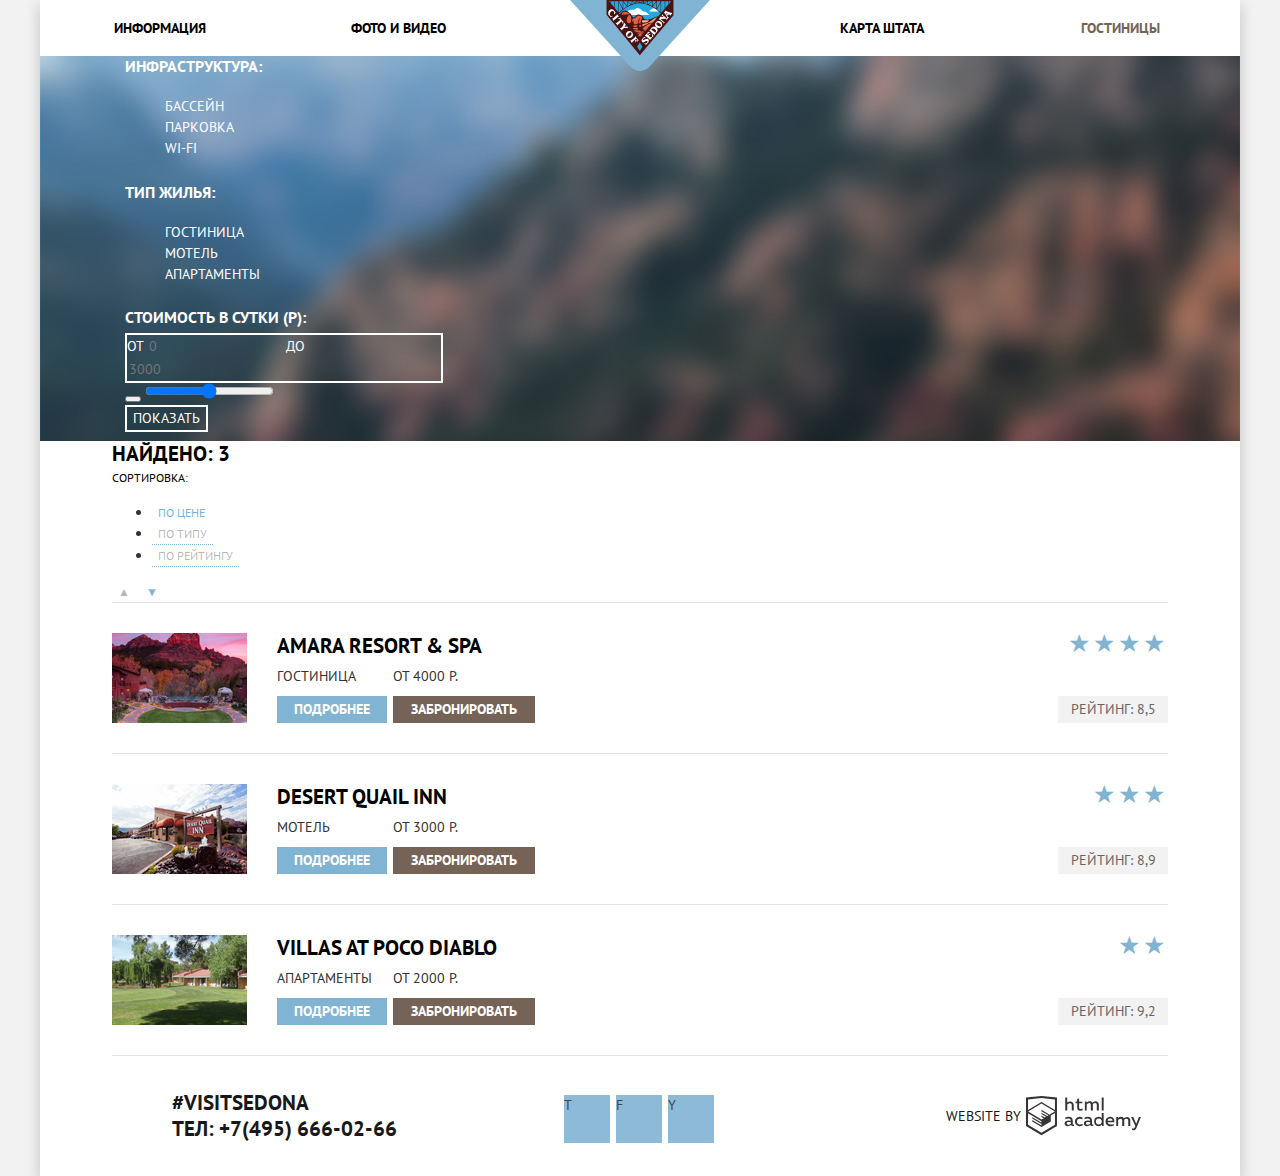
==== catalog.html @ 0f3a44f0 "завершаем строить сетку catalog" ====
<!DOCTYPE html>
<html lang="ru">
  <head>
    <meta charset="utf-8">
    <title>HTML Academy: Седона-Поиск отелей</title>
    <link href="https://fonts.googleapis.com/css?family=PT+Sans:400,700&display=swap&subset=cyrillic" rel="stylesheet">
    <link href="css/normalize.css" rel="stylesheet">
    <link href="css/style.css" rel="stylesheet">
  </head>

  <body class="inner-page">
    <div class="container">
      <header class="main-header">
        <a class="main-header-logo" href="index.html">
          <img src="img/logo.svg" width="140" height="71" alt="Логотип Седона">
        </a>
        <nav class="main-navigation">      
          <ul class="main-nav-list">
            <li><a href="#">Информация</a></li>
            <li><a href="#">Фото и видео</a></li>
            <li><a href="#">Карта штата</a></li>
            <li class="menu-current">Гостиницы</li>
          </ul>
        </nav>
      </header>

      <main>
        <section class="filter">
          <div class="content">
            <h2 class="visually-hidden">Форма фильтра</h2>
            <form class="filter-form" action="https://echo.htmlacademy.ru" method="get">
              <fieldset> 
                <legend>Инфраструктура:</legend>
                <ul>
                  <li class="filter-item">
                    <input class="visually-hidden filter-input-checkbox" type="checkbox" name="pool" id="filter-pool" checked>
                    <label for="filter-pool">Бассейн</label>
                  </li>
                  <li class="filter-item">
                    <input class="visually-hidden filter-input-checkbox" type="checkbox" name="parking" id="filter-parking">
                    <label for="filter-parking">Парковка</label>
                  </li>
                  <li class="filter-item">
                    <input class="visually-hidden filter-input-checkbox" type="checkbox" name="wi-fi" id="filter-wi-fi">
                    <label for="filter-wi-fi">Wi-Fi</label>
                  </li>
                </ul>
              </fieldset>
              <fieldset>
                <legend>Тип жилья:</legend>
                <ul>
                  <li class="filter-item">
                    <input class="visually-hidden filter-input-checkbox" type="checkbox" name="hotel" id="filter-hotel" checked>
                    <label for="filter-hotel">Гостиница</label>
                  </li>
                  <li class="filter-item">
                    <input class="visually-hidden filter-input-checkbox" type="checkbox" name="motel" id="filter-motel" checked>
                    <label for="filter-motel">Мотель</label>
                  </li>
                  <li class="filter-item">
                    <input class="visually-hidden filter-input-checkbox" type="checkbox" name="apartments" id="filter-apartments" checked>
                    <label for="filter-apartments">Апартаменты</label>
                  </li>
                </ul>
              </fieldset>
              <fieldset>
                <legend>Стоимость в сутки (Р):</legend>
                <div class="filter-price">
                  <label class="min-place">от
                    <input type="text" name="price-from" id="filter-price-from" aria-label="стоимость от" placeholder="0">
                  </label>
                  <label class="max-place">до
                    <input type="text" name="price-to" id="filter-price-to" aria-label="стоимость до" placeholder="3000">
                  </label>
                </div>
                <div class="filter-range">
                  <button class="circle-icon-range" type="button" aria-label="изменение стоимости от"></button>
                  <input type="range" name="range-price" min="0" max="4000" step="100">
                </div>
                <button class="btn bnt-filter" type="submit">Показать</button>                
              </fieldset>
                        
            </form>
          </div>
        </section>

        <section class="sorting content">
          <h2 class="visually-hidden">Сортировка по категориям</h2>
          <div class="sorting-total">Найдено: 3</div>
          <div class="sorting-type">
              <span class="sorting-title">Сортировка:</span>
              <ul class="sorting-type-list">
                <li><button class="sorting-active" type="button">По цене</button></li>
                <li><button class="btn-sorting" type="button">По типу</button></li>
                <li><button class="btn-sorting" type="button">По рейтингу</button></li>    
              </ul>        
          </div>
          <div class="sorting-icon">
            <button class="btn-icon" type="button" aria-label="Сортировка по возрастанию">▲</button>
            <button class="sorting-active" type="button" aria-label="Сортировка по убыванию">▼</button>
          </div>
        </section>   

        <section class="catalog content">
          <h2 class="visually-hidden">Каталог жилья:</h2>
          <ul class="catalog-list">
            <li class="catalog-item">
              <img class="catalog-item-photo" src="img/hotel-amara.jpg" width="135" height="90" alt="Фото гостиницы">
              <div class="catalog-item-details">
                <h3><a class="catalog-title" href="#">Amara Resort & Spa</a></h3>
                <p class="catalog-item-price">
                  <span class="catalog-category">Гостиница</span>
                  <span class="catalog-hotel-price">От 4000 Р.</span>
                </p>
                <p class="catalog-item-btn">
                  <a class="btn btn-details" href="#">Подробнее</a>
                  <a class="btn btn-reserve" href="#">Забронировать</a>
                </p>
              </div>
              <div class="catalog-rating">
                <span class="stars-rating">★★★★</span>
                <p class="rating">Рейтинг: 8,5</p>
              </div>
            </li>

            <li class="catalog-item">
              <img class="catalog-item-photo" src="img/hotel-desert.jpg" width="135" height="90" alt="Фото гостиницы">
              <div class="catalog-item-details">
                <h3><a class="catalog-title" href="#">Desert Quail Inn</a></h3>
                <p class="catalog-item-price">
                  <span class="catalog-category">Мотель</span>
                  <span class="catalog-hotel-price">От 3000 Р.</span>
                </p>
                <p class="catalog-item-btn">
                  <a class="btn btn-details" href="#">Подробнее</a>
                  <a class="btn btn-reserve" href="#">Забронировать</a>
                </p>
              </div>              
              <div class="catalog-rating">
                <span class="stars-rating">★★★</span>
                <p class="rating">Рейтинг: 8,9</p>
              </div>
            </li>

            <li class="catalog-item">
              <img class="catalog-item-photo" src="img/hotel-villas.jpg" width="135" height="90" alt="Фото гостиницы">
              <div class="catalog-item-details">
                <h3><a class="catalog-title" href="#">Villas at Poco Diablo</a></h3>
                <p class="catalog-item-price">
                  <span class="catalog-category">Апартаменты</span>
                  <span class="catalog-hotel-price">От 2000 Р.</span>
                </p>
                <p class="catalog-item-btn">
                  <a class="btn btn-details" href="#">Подробнее</a>
                  <a class="btn btn-reserve" href="#">Забронировать</a>
                </p>
              </div>
              <div class="catalog-rating">
                <span class="stars-rating">★★</span>
                <p class="rating">Рейтинг: 9,2</p>
              </div>
            </li>
          </ul>
        </section>  
      </main>

      <footer class="main-footer footer-catalog">
        <p class="footer-contacts">
          #VISITSEDONA<br>
          Тел:<a href="tel:+74956660266" aria-label="телефон">+7(495) 666-02-66</a>
        </p>  
        <div class="social">
          <ul class="social-list">
            <li><a class="social-button" href="#" aria-label="Twitter"></a>T</li>
            <li><a class="social-button" href="#" aria-label="Facebook"></a>F</li>
            <li><a class="social-button" href="#" aria-label="Youtube"></a>Y</li>
          </ul>
        </div>  
        <p class="footer-copyright">
          Website by
          <a class="copyright-html" href="https://htmlacademy.ru/intensive/htmlcss" aria-label="Разработчик Html Academy">
            <svg id="Layer_1" data-name="Layer 1" xmlns="http://www.w3.org/2000/svg" viewBox="0 0 108.08 36.85" width="115"><title>logo-htmlacademy-small1</title><path d="M44.61,26.88a2,2,0,0,0,.55-0.1v1.33a3.25,3.25,0,0,1-1.18.21,1.67,1.67,0,0,1-1.67-1,4.84,4.84,0,0,1-3.14,1.08c-1.51,0-2.91-.83-2.91-2.55,0-2.13,2-2.79,3.71-2.79a11.08,11.08,0,0,1,2.17.25v-0.3c0-1-.76-1.77-2.19-1.77a7.42,7.42,0,0,0-3,.64v-1.7a10.21,10.21,0,0,1,3.19-.55c2.36,0,3.81,1.12,3.81,3.65v3a0.54,0.54,0,0,0,.49.59h0.17Zm-6.44-1.13A1.35,1.35,0,0,0,39.63,27h0.11a3.39,3.39,0,0,0,2.41-1V24.58a9.72,9.72,0,0,0-1.81-.21c-1,0-2.16.33-2.16,1.38h0Zm12.36-6.11a5,5,0,0,1,2.57.64V22a4.08,4.08,0,0,0-2.3-.7,2.75,2.75,0,1,0,0,5.49,5,5,0,0,0,2.43-.64v1.71a6.27,6.27,0,0,1-2.76.57A4.21,4.21,0,0,1,46,24.51q0-.21,0-0.41a4.32,4.32,0,0,1,4.18-4.46h0.38Zm12.17,7.24a2,2,0,0,0,.55-0.1v1.33a3.25,3.25,0,0,1-1.18.21,1.67,1.67,0,0,1-1.67-1,4.84,4.84,0,0,1-3.14,1.08c-1.51,0-2.91-.83-2.91-2.55,0-2.13,2-2.79,3.71-2.79a11.08,11.08,0,0,1,2.17.25v-0.3c0-1-.76-1.77-2.19-1.77a7.42,7.42,0,0,0-3,.64v-1.7a10.21,10.21,0,0,1,3.19-.55c2.36,0,3.81,1.12,3.81,3.65v3a0.54,0.54,0,0,0,.49.59h0.17Zm-6.44-1.13A1.35,1.35,0,0,0,57.73,27h0.11a3.39,3.39,0,0,0,2.41-1V24.58a9.72,9.72,0,0,0-1.81-.21c-1.06,0-2.16.33-2.16,1.38h0ZM73,16V28.2H71.35V26.88a3.88,3.88,0,0,1-3.19,1.54,4.4,4.4,0,0,1,0-8.78,3.81,3.81,0,0,1,3,1.3V16H73Zm-4.53,5.22a2.76,2.76,0,1,0,0,5.52A2.86,2.86,0,0,0,71.15,25V23A2.91,2.91,0,0,0,68.49,21.27ZM79,19.64c3.31,0,4.46,2.68,3.92,5.09H76.7c0.21,1.5,1.67,2.11,3.19,2.11a6.11,6.11,0,0,0,2.64-.59v1.6a7.14,7.14,0,0,1-3,.57C77,28.42,74.78,27,74.78,24a4.18,4.18,0,0,1,4-4.39H79Zm0.09,1.54a2.28,2.28,0,0,0-2.44,2.1v0.06H81.3A2,2,0,0,0,79.13,21.18Zm5.73,7V19.87h1.65v1a3.81,3.81,0,0,1,2.78-1.27A2.86,2.86,0,0,1,91.89,21a4.12,4.12,0,0,1,2.91-1.33A3.06,3.06,0,0,1,98,23V28.2h-1.9V23.05a1.59,1.59,0,0,0-1.42-1.75H94.42a2.8,2.8,0,0,0-2.07,1.12V28.2h-1.9V23.05A1.59,1.59,0,0,0,89,21.31H88.8a3,3,0,0,0-2.21,1.29v5.63H84.86Zm21.31-8.33h1.9l-3.91,9.46c-0.9,2.17-2.09,2.86-3.35,2.86a4.76,4.76,0,0,1-1.1-.14V30.46a2.86,2.86,0,0,0,.85.12c0.9,0,1.58-.64,2.07-1.9l0.17-.42-4-8.4h2l2.86,6.29ZM38.73,1.46V6.22a3.81,3.81,0,0,1,2.7-1.14,3.25,3.25,0,0,1,3.44,3.4v5.15H43V8.72a1.81,1.81,0,0,0-1.61-2h-0.3a2.93,2.93,0,0,0-2.32,1.39v5.52h-1.9V1.46h1.9ZM49.94,2.31v3h3V6.91h-3v3.81c0,1.1.5,1.46,1.58,1.46a4.49,4.49,0,0,0,1.69-.33v1.6A6.8,6.8,0,0,1,51,13.8a2.55,2.55,0,0,1-2.86-2.74V6.89H46.58V5.26h1.5V2.74Zm5.4,11.31V5.28H57v1A3.81,3.81,0,0,1,59.77,5a2.86,2.86,0,0,1,2.6,1.33A4.12,4.12,0,0,1,65.28,5,3.06,3.06,0,0,1,68.44,8.4v5.21h-1.9V8.46a1.59,1.59,0,0,0-1.42-1.75H64.89a2.8,2.8,0,0,0-2.07,1.12v5.78h-1.9V8.46A1.59,1.59,0,0,0,59.5,6.71H59.27A3,3,0,0,0,57.06,8v5.63H55.34ZM71.17,1.45H73V13.6H71.17V1.45ZM14.71,0H14.55L0,1.54V28.21l14.55,8.66,14.55-8.66V1.54Zm12.5,27.1L14.55,34.64,1.9,27.12V16.18l12.59,7.5V25L5.86,19.9v1.31l8.68,5.21v1.39L5.87,22.65V24l8.68,5.21,8.75-5.24V18.31L27.2,16V27.12Zm0-12.53-3.48,2-1.6,1L14.51,13v1.31L21,18.23H21l-0.14.09-1,.54-5.37-3.2V17l4.24,2.52-1,.67-3.2-1.9v1.31l2.1,1.24L14.5,22.1,2,14.65,14.51,7.11Zm0-1.32L14.49,5.76,1.91,13.25v-10L14.56,1.92,27.21,3.25v10h0Z" transform="translate(0 -0.02)" fill="#231f20"/></svg>
          </a>
        </p>
      </footer>
    </div>    
  </body>
</html>
---- css/style.css ----
body {
	margin: 0;
	padding: 0;

	font-family: 'PT Sans', 'Arial', sans-serif;
	font-size: 14px;
	line-height: 21px;
	color:  #333333;
	text-transform: uppercase;

	background-color: #f2f2f2;
}

.container {
	position: relative;
	margin: 0 auto;
	width: 1200px;

	box-shadow: 0px 5px 15px 0 rgba(0, 1, 1, 0.2);
	background-color: #ffffff;
}

img {
	max-width: 100%;
}

a {
	text-decoration: none;
}

button {
  cursor: pointer;
}

.btn {
	font: inherit;

	font-weight: bold;
	text-align: center;
	color: #ffffff;
	text-transform: uppercase;

	background-color: #766357;
	border: none;
}

.btn:hover,
.btn:focus {
	background-color: #604e43;
}

.btn:active {
	color: rgba(255, 255, 255, 0.3);
	background-color: #503e33;
}

.visually-hidden {
	position: absolute;
	width: 1px;
	height: 1px;
	margin: -1px;
	border: 0;
	padding: 0;
	clip: rect(0 0 0 0);
	overflow: hidden;
}

.main-header {
	position: relative;
	margin:0;
	padding: 0;
	min-height: 56px;
}

.main-header-logo {
	position: absolute;
	left: 50%;
	margin-left: -70px; 
}


.main-navigation {
	font-weight: bold;
	line-height: 26px;
}

.main-nav-list {
	display: flex;
	flex-wrap: wrap;
	margin: 0;
	padding: 0;

	list-style: none;
}

.main-nav-list li {
	display: flex;
	justify-content: center;
	align-items: center;
	width: 239px;
	min-height: 56px;
}

.main-nav-list li:nth-child(3) {
	margin-left: 244px; 
}

.main-navigation a {
	color: #000000;
}

.main-navigation a:hover,
.main-navigation a:focus {
	color:#81b3d2;
}

.main-navigation a:active{
	color: rgba(0, 0, 0, 0.3);
}

.main-img {
	display: flex;
	justify-content: center;
	padding-top: 76px;
	padding-bottom: 79px;

	background-color: #ddebf4;
	background-image: url("../img/bg-maska.png"), url("../img/bg-index.jpg");
	background-position: center calc(100% + 1px), 0 28%;
	background-repeat: no-repeat, no-repeat;	
}

.main-img img{	
	width: 459px;
	height: 353px;
}

.info {
	display: flex;
	flex-direction: column;
	justify-content: center;
	align-items: center;
	min-height: 216px;

	line-height: 26px;
	text-align: center;
}

.info b {
	margin-top: 22px;

	width: 440px;

	font-size: 21px;
	font-weight: 700;	
	color: #000000;
}

.info p {
	margin-top: 27px;
}

.advantage-photo {
	display: flex;	
}

.advantage-photo-text {
	/*display: flex;
	flex-direction: column;
	justify-content: space-between;

	padding: 47px 60px 59px 60px;
	width: 400px;
	min-height: 256px;
	box-sizing: border-box;*/

	color: #ffffff;
	text-align: center;

	background-color: #81b3d2;
}

/*.advantage-photo-text p,
.advantage-item p {
	margin: 0;
	padding: 0;
}*/

.advantage-img {
/*	width: 800px;
	height: 256px;*/

	background-color: #ddebf4;
}

.advantage {
	text-align: center;
}

.advantage-header {
	font-size: 21px;
	font-weight: bold;
}

.advantage-list {
	margin: 0;
	padding: 0;
	list-style: none;
}

/*.without-num {
	min-height: 330px;
}*/

.advantage-with-num{
/*	min-height: 256px;*/

	background-color: #eeeeee;
}

.hotel-search {
	display: flex;
	flex-direction: column;
	align-items: center;
	min-height: 291px;
}

.hotel-search-title {
	margin: 0;
	margin-top: 56px;
	margin-bottom: 16px;
}

.hotel-search p {
	width: 440px;	

	text-align: center;
	line-height: 24px;
}

.hotel-search-title{
	font-size: 30px;
	line-height: 36px;
	font-weight: bold;
}

.btn-index {
	margin-top: 33px;
	padding: 30px 139px 30px 139px;
	
	width: 568px;
	
	font-size: 21px;
	line-height: 26px;
}

/* Стилизация формы index */
.hotel-search {
	position: relative;
}

.hotel-search-form {
	position: absolute;
	top: 100%;
	z-index: 1;

	display: flex;
	flex-direction: column;	
	padding: 55px;
	box-sizing: border-box;
	width: 568px;
	min-height: 395px;

	background-color: #ffffff;
	box-shadow: 0px 7px 15px 0 rgba(0, 1, 1, 0.15);
}

.hotel-search-form,
.hotel-search-form input {
	line-height: 26px;
	font-weight: bold;
	color: #000000;
	text-transform: uppercase;
}

.hotel-search-form input {
	font: inherit;

	border: none;
	background-color: #f2f2f2;
}

.hotel-search-form input:hover {
	background-color: #ebebeb;
}

.hotel-search-form input:focus {
	background-color: #ffffff;
}

.btn-form {
	padding-top: 17px;
	padding-bottom: 17px;

	font-size: 21px;
	line-height: 26px;

	background-color: #81b3d2;
}

.btn-form:hover,
.btn-form:focus {
	background-color: #669ec0;
}

.btn-form:active {
	background-color: #5496bd;
}

.main-footer {
	position: absolute;
	bottom: 0;
	padding-left: 132px;
	padding-right: 94px;
	min-height: 120px;
	width: 1200px;
	box-sizing: border-box;

	display: flex;
	align-items: center;

	background-color: #ffffff;
	opacity: 0.9;
}

.footer-contacts {
	margin-right: 167px;
	
	width: 225px;

	font-size: 21px;
	line-height: 26px;
	font-weight: 700;
	color: #000000;
}

.footer-contacts a {
	margin-left: 5px;

	color: #000000;
}

.social {
	width: 156px;
}

.social-list {
	padding: 0;

	display: flex;
	flex-wrap: wrap;
	justify-content: space-between;
	list-style: none;
}

.social-list li {
	width: 46px;
	height: 48px;
	margin-right: 6px;
	margin-top: 6px;
	background-color: #81b3d2;
}

.footer-copyright {
	margin-left: auto;

	display: flex;
	align-items: center;

	width: 200px;
	line-height: 26px;
	color: #000000;
}

.footer-copyright a {
	display: flex;

	margin-left: 5px;
}

.copyright-html:hover path {
	fill: #81b3d2;
}

.copyright-html:active path,
.copyright-html:focus path {
	fill: #bdbbbc;
}


/* Catalog.html */
/*Стилизация form*/
.filter {
	color: #ffffff;

	background-color: #7597bc;
	background-image: url("../img/bg-filter.jpg");
	background-position: 0 68%;
	background-repeat: no-repeat;
}

.filter fieldset {
	border: none;
}

.filter legend {
	font-size: 16px;
	line-height: 21px;
	font-weight: bold;	
}

.filter ul {
	list-style: none;
}

.filter-price {
	width: 314px;

	border: 2px solid #ffffff;
}

.filter-price input {
	width: 42%;
}

.filter input {
	font: inherit;

	text-transform: uppercase;
	color: #ffffff;
	background-color: transparent;	
	border: none;
}

.bnt-filter {
	font-weight: normal;

	background-color: transparent;
	border: 2px solid #ffffff;
}

.bnt-filter:hover,
.bnt-filter:focus {
	color: #000000;

	background-color: #ffffff;
}

/* Стилизация сортировки*/
.content {
	width: 1056px;
	margin: 0 auto;
}

.sorting-total {
	font-size: 21px;
	line-height: 26px;
	font-weight: bold;
	color: #000000;
}

.sorting-title {
	font-size: 12px;
	line-height: 18px;
	color: #000000;
}

.sorting button {
	font: inherit;
	text-transform: uppercase;
	font-size: 12px;
	line-height: 18px;
	color: rgba(0, 0, 0, 0.3);

	background-color: transparent;
	border: none;
	border-bottom: 1px dotted #81b3d2 ;
}

.sorting .btn-sorting:hover,
.sorting .btn-sorting:focus {
	color: #81b3d2;
}

.sorting .btn-sorting:active {
	color: #000000;
	border: none;
}

.sorting .sorting-active {
	border: none;
	color: #81b3d2;
}

.sorting .btn-icon {
	border: none;
}

.sorting .btn-icon:hover,
.sorting .btn-icon:focus {
	color: #000000;
}

.sorting .btn-icon:active {
	color: #81b3d2;
}

.menu-current {
	color: #766357;
}

.catalog-list {
	margin: 0;
	padding: 0;
	list-style: none;
}

.catalog-item {
	display: flex;
	align-items: center;
	min-height: 150px;

	border-top: 1px solid #e5e5e5;
}

.catalog-item:last-child {
	border-bottom: 1px solid #e5e5e5;
}

.catalog-item h3,
.catalog-item p {
	margin: 0;
	padding: 0;
}

.catalog-item-details {
	margin-right: 15px;

	display: flex;
	flex-direction: column;
	justify-content: space-between;

	min-height: 90px;
	margin-left: 30px;
}

.catalog-item-details h3 {
	margin-bottom: 5px;

	font-size: 21px;
	line-height: 26px;
	text-align: left;
}

.catalog-item-details .catalog-title {
	color: #000000;
}

.catalog-item-details .catalog-title:hover,
.catalog-item-details .catalog-title:focus {
	color: #81b3d2;
}

.catalog-item-details .catalog-title:active {
	color: rgba(0, 0, 0, 0.3);
}

.catalog-item .catalog-item-price {
	margin-bottom: 7px;

	display: flex;
}

.catalog-category {
	min-width: 110px;
	margin-right: 6px;
}

.catalog-item-btn {
	display: flex;
	justify-content: space-between;
	width: 258px;

}

.catalog-item-btn .btn-details {
	padding: 3px 0;
	width: 110px;
	min-height: 27px;
	box-sizing: border-box;

	background-color: #81b3d2;
}

.catalog-item-btn .btn-reserve {
	padding: 3px 0;
	width: 142px;
	min-height: 27px;
	box-sizing: border-box;
}

.catalog-item-btn .btn-details:hover,
.catalog-item-btn .btn-details:focus {
	background-color: #669ec0;
}

.catalog-item-btn .btn-details:active {
	background-color: #5496bd;
}

.catalog-rating {
	display: flex;
	flex-direction: column;
	justify-content: space-between;
	
	margin-left: auto;
	min-height: 90px;
}

.rating {
	display: flex;
	align-items: center;
  justify-content: center;

	min-width: 110px;
	min-height: 27px;

	color: #666666;
	text-align: center;

	background-color: #f2f2f2;
}

.stars-rating {
	margin-left: auto;

	font-size: 25px;
  letter-spacing: 3px;
	color: #81b3d2; 
}

.footer-catalog {
	position: static;
}
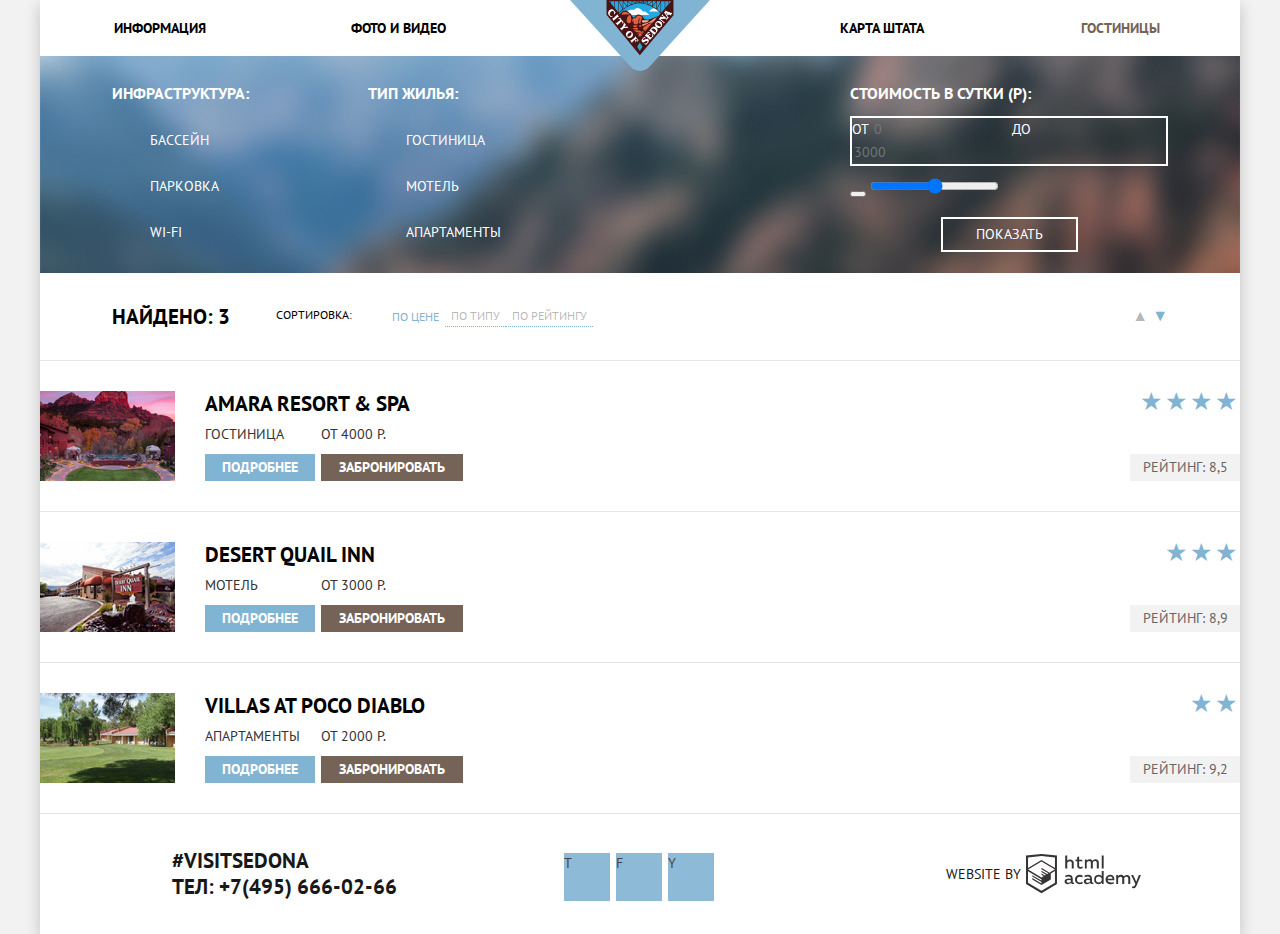
==== commit 39f7d1eb: "Доработки по сеткам 2часть catalog" ====
--- a/catalog.html
+++ b/catalog.html
@@ -88,12 +88,10 @@
           <h2 class="visually-hidden">Сортировка по категориям</h2>
           <div class="sorting-total">Найдено: 3</div>
           <div class="sorting-type">
-              <span class="sorting-title">Сортировка:</span>
-              <ul class="sorting-type-list">
-                <li><button class="sorting-active" type="button">По цене</button></li>
-                <li><button class="btn-sorting" type="button">По типу</button></li>
-                <li><button class="btn-sorting" type="button">По рейтингу</button></li>    
-              </ul>        
+              <span class="sorting-title">Сортировка:</span>              
+              <button class="sorting-active" type="button">По цене</button>
+              <button class="btn-sorting" type="button">По типу</button>
+              <button class="btn-sorting" type="button">По рейтингу</button>               
           </div>
           <div class="sorting-icon">
             <button class="btn-icon" type="button" aria-label="Сортировка по возрастанию">▲</button>
@@ -101,7 +99,7 @@
           </div>
         </section>   
 
-        <section class="catalog content">
+        <section class="catalog">
           <h2 class="visually-hidden">Каталог жилья:</h2>
           <ul class="catalog-list">
             <li class="catalog-item">
--- a/css/style.css
+++ b/css/style.css
@@ -1,7 +1,7 @@
 body {
 	margin: 0;
 	padding: 0;
-
+	
 	font-family: 'PT Sans', 'Arial', sans-serif;
 	font-size: 14px;
 	line-height: 21px;
@@ -54,13 +54,18 @@
 	background-color: #503e33;
 }
 
-.visually-hidden {
+.visually-hidden:not(:focus):not(:active),
+input[type="checkbox"].visually-hidden {
 	position: absolute;
 	width: 1px;
 	height: 1px;
 	margin: -1px;
 	border: 0;
 	padding: 0;
+
+	white-space: nowrap;
+
+	clip-path: inset(100%);
 	clip: rect(0 0 0 0);
 	overflow: hidden;
 }
@@ -165,36 +170,26 @@
 }
 
 .advantage-photo-text {
-	/*display: flex;
+	padding: 47px 49px 45px 49px;
+	width: 400px;
+	min-height: 256px;
+	box-sizing: border-box;
+	
+	display: flex;
 	flex-direction: column;
 	justify-content: space-between;
 
-	padding: 47px 60px 59px 60px;
-	width: 400px;
+		color: #ffffff;
+	text-align: center;
+
+	background-color: #81b3d2;
+}
+
+.advantage-img {
+	width: 800px;
 	min-height: 256px;
-	box-sizing: border-box;*/
-
-	color: #ffffff;
-	text-align: center;
-
-	background-color: #81b3d2;
-}
-
-/*.advantage-photo-text p,
-.advantage-item p {
-	margin: 0;
-	padding: 0;
-}*/
-
-.advantage-img {
-/*	width: 800px;
-	height: 256px;*/
 
 	background-color: #ddebf4;
-}
-
-.advantage {
-	text-align: center;
 }
 
 .advantage-header {
@@ -202,20 +197,76 @@
 	font-weight: bold;
 }
 
+.advantage-photo-text .advantage-header {
+	margin-bottom: 24px;
+}
+
+.advantage-without-num .advantage-header {
+	margin-top: 33px;
+	margin-bottom: 10px;
+}
+
+.advantage-num {
+	margin-bottom: 7px;
+}
+
 .advantage-list {
 	margin: 0;
 	padding: 0;
+
+	display: flex;
+
 	list-style: none;
 }
 
-/*.without-num {
+.advantage-without-num {
+	padding-top: 56px;
+	box-sizing: border-box;
+
 	min-height: 330px;
-}*/
-
-.advantage-with-num{
-/*	min-height: 256px;*/
+}
+
+.advantage-item {
+	width: 400px;
+	padding-left: 48px;
+	padding-right: 48px;
+
+	display: flex;
+	flex-direction: column;
+	align-items: center;
+
+	text-align: center;
+}
+
+.icon-house::before {
+	content: url("../img/icon-house.svg");
+	width: 75px;
+	height: 72px;
+
+}
+
+.icon-food::before {
+	content: url("../img/icon-food.svg");
+	width: 74px;
+	height: 70px;
+}
+
+.icon-souvenir::before {
+	content: url("../img/icon-souvenir.svg");
+	width: 64px;
+	height: 76px;
+}
+
+.advantage-with-num {
+	padding-top: 47px;
+	min-height: 256px;
+	box-sizing: border-box;
 
 	background-color: #eeeeee;
+}
+
+.advantage-with-num .advantage-header {
+	margin-bottom: 25px;
 }
 
 .hotel-search {
@@ -401,30 +452,63 @@
 /* Catalog.html */
 /*Стилизация form*/
 .filter {
+	padding-top: 27px;
+	min-height: 217px;
+	box-sizing: border-box;
+
 	color: #ffffff;
 
 	background-color: #7597bc;
 	background-image: url("../img/bg-filter.jpg");
-	background-position: 0 68%;
+	background-position: 0 50%;
 	background-repeat: no-repeat;
 }
 
+.filter-form {
+	display: flex;
+}
+
 .filter fieldset {
+	margin: 0;
+	padding: 0;
 	border: none;
 }
 
+.filter fieldset:first-child  {
+	margin-right: 119px;
+}
+
+.filter fieldset:last-child {
+	margin-left: auto;
+}
+
 .filter legend {
+	margin-bottom: 12px;
+
 	font-size: 16px;
 	line-height: 21px;
 	font-weight: bold;	
 }
 
 .filter ul {
+	padding: 0;
 	list-style: none;
 }
 
+.filter-item {
+	margin-bottom: 25px;
+	padding-left: 38px;
+}
+
+.filter-item label {
+	cursor: pointer;
+}
+
 .filter-price {
+	margin-bottom: 12px;
+
 	width: 314px;
+	min-height: 30px;
 
 	border: 2px solid #ffffff;
 }
@@ -442,7 +526,16 @@
 	border: none;
 }
 
+.filter-range {
+	margin-bottom: 17px;
+}
+
 .bnt-filter {
+	display: block;
+
+	padding: 5px 33px;
+	margin: 0 auto;
+
 	font-weight: normal;
 
 	background-color: transparent;
@@ -462,17 +555,47 @@
 	margin: 0 auto;
 }
 
+.sorting {
+	display: flex;
+	align-items: center;
+
+	min-height: 87px;
+}
+
 .sorting-total {
+	margin-right: 46px;
+
 	font-size: 21px;
 	line-height: 26px;
 	font-weight: bold;
 	color: #000000;
 }
 
+.sorting-type {
+	display: flex;
+}
+
 .sorting-title {
+	margin-right: 34px;
+
 	font-size: 12px;
 	line-height: 18px;
 	color: #000000;
+}
+
+.sorting-type-list {
+	display: flex;
+	flex-wrap: wrap;
+
+	padding: 0;
+	margin: 0;
+
+	list-style: none;
+}
+
+.sorting-type-list li:nth-child(2) {
+	margin-left: 21px;
+	margin-right: 21px;
 }
 
 .sorting button {
@@ -502,6 +625,20 @@
 	color: #81b3d2;
 }
 
+/*.sorting .btn-sorting:first-child{
+	margin-left: 21px;
+	margin-right: 21px;
+}*/
+
+.sorting-icon {
+	margin-left: auto;
+}
+
+.sorting-icon button {
+	padding: 0;
+	font-size: 16px;
+}
+
 .sorting .btn-icon {
 	border: none;
 }
@@ -526,6 +663,10 @@
 }
 
 .catalog-item {
+	padding-top: 30px;
+	padding-bottom: 30px;
+	box-sizing: border-box;
+
 	display: flex;
 	align-items: center;
 	min-height: 150px;
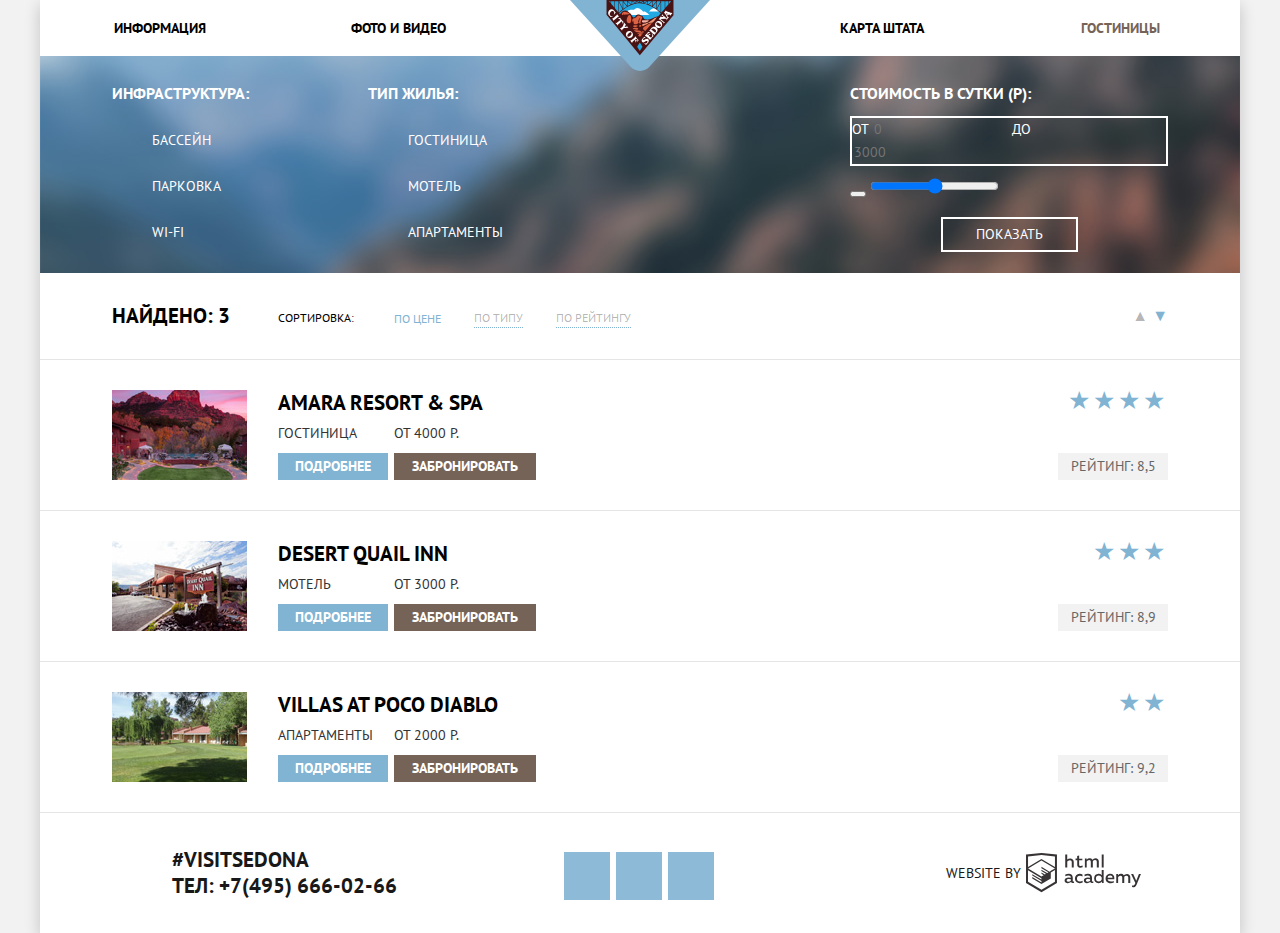
==== commit 6f38977d: "декоративные элементы начало catalog" ====
--- a/catalog.html
+++ b/catalog.html
@@ -169,9 +169,9 @@
         </p>  
         <div class="social">
           <ul class="social-list">
-            <li><a class="social-button" href="#" aria-label="Twitter"></a>T</li>
-            <li><a class="social-button" href="#" aria-label="Facebook"></a>F</li>
-            <li><a class="social-button" href="#" aria-label="Youtube"></a>Y</li>
+            <li><a class="social-button social-button-t" href="#"><span class="visually-hidden">Twitter</span></a></li>
+            <li><a class="social-button social-button-fb" href="#"><span class="visually-hidden">Facebook</span></a></li>
+            <li><a class="social-button social-button-y" href="#"><span class="visually-hidden">Youtube</span></a></li>
           </ul>
         </div>  
         <p class="footer-copyright">
--- a/css/style.css
+++ b/css/style.css
@@ -135,11 +135,6 @@
 	background-repeat: no-repeat, no-repeat;	
 }
 
-.main-img img{	
-	width: 459px;
-	height: 353px;
-}
-
 .info {
 	display: flex;
 	flex-direction: column;
@@ -172,23 +167,19 @@
 .advantage-photo-text {
 	padding: 47px 49px 45px 49px;
 	width: 400px;
-	min-height: 256px;
 	box-sizing: border-box;
 	
 	display: flex;
 	flex-direction: column;
 	justify-content: space-between;
 
-		color: #ffffff;
+	color: #ffffff;
 	text-align: center;
 
 	background-color: #81b3d2;
 }
 
 .advantage-img {
-	width: 800px;
-	min-height: 256px;
-
 	background-color: #ddebf4;
 }
 
@@ -242,7 +233,6 @@
 	content: url("../img/icon-house.svg");
 	width: 75px;
 	height: 72px;
-
 }
 
 .icon-food::before {
@@ -453,9 +443,8 @@
 /*Стилизация form*/
 .filter {
 	padding-top: 27px;
-	min-height: 217px;
-	box-sizing: border-box;
-
+	padding-bottom: 5px;
+	
 	color: #ffffff;
 
 	background-color: #7597bc;
@@ -497,7 +486,7 @@
 
 .filter-item {
 	margin-bottom: 25px;
-	padding-left: 38px;
+	padding-left: 40px;
 }
 
 .filter-item label {
@@ -559,11 +548,12 @@
 	display: flex;
 	align-items: center;
 
-	min-height: 87px;
+	padding-top: 30px;
+	padding-bottom: 30px;
 }
 
 .sorting-total {
-	margin-right: 46px;
+	margin-right: 48px;
 
 	font-size: 21px;
 	line-height: 26px;
@@ -573,32 +563,23 @@
 
 .sorting-type {
 	display: flex;
+	/*align-items: flex-end;*/
+
+	margin-top: 5px;
 }
 
 .sorting-title {
-	margin-right: 34px;
-
+	margin-right: 40px;
+	
 	font-size: 12px;
 	line-height: 18px;
 	color: #000000;
 }
 
-.sorting-type-list {
-	display: flex;
-	flex-wrap: wrap;
-
-	padding: 0;
-	margin: 0;
-
-	list-style: none;
-}
-
-.sorting-type-list li:nth-child(2) {
-	margin-left: 21px;
-	margin-right: 21px;
-}
-
 .sorting button {
+	margin-right: 33px;
+	padding: 0;
+
 	font: inherit;
 	text-transform: uppercase;
 	font-size: 12px;
@@ -625,16 +606,12 @@
 	color: #81b3d2;
 }
 
-/*.sorting .btn-sorting:first-child{
-	margin-left: 21px;
-	margin-right: 21px;
-}*/
-
 .sorting-icon {
 	margin-left: auto;
 }
 
 .sorting-icon button {
+	margin: 0;
 	padding: 0;
 	font-size: 16px;
 }
@@ -663,13 +640,13 @@
 }
 
 .catalog-item {
+	padding-left: 72px;
+	padding-right: 72px;
 	padding-top: 30px;
 	padding-bottom: 30px;
-	box-sizing: border-box;
-
-	display: flex;
-	align-items: center;
-	min-height: 150px;
+	
+	display: flex;
+	align-items: center;
 
 	border-top: 1px solid #e5e5e5;
 }
@@ -692,7 +669,7 @@
 	justify-content: space-between;
 
 	min-height: 90px;
-	margin-left: 30px;
+	margin-left: 31px;
 }
 
 .catalog-item-details h3 {
@@ -731,7 +708,6 @@
 	display: flex;
 	justify-content: space-between;
 	width: 258px;
-
 }
 
 .catalog-item-btn .btn-details {
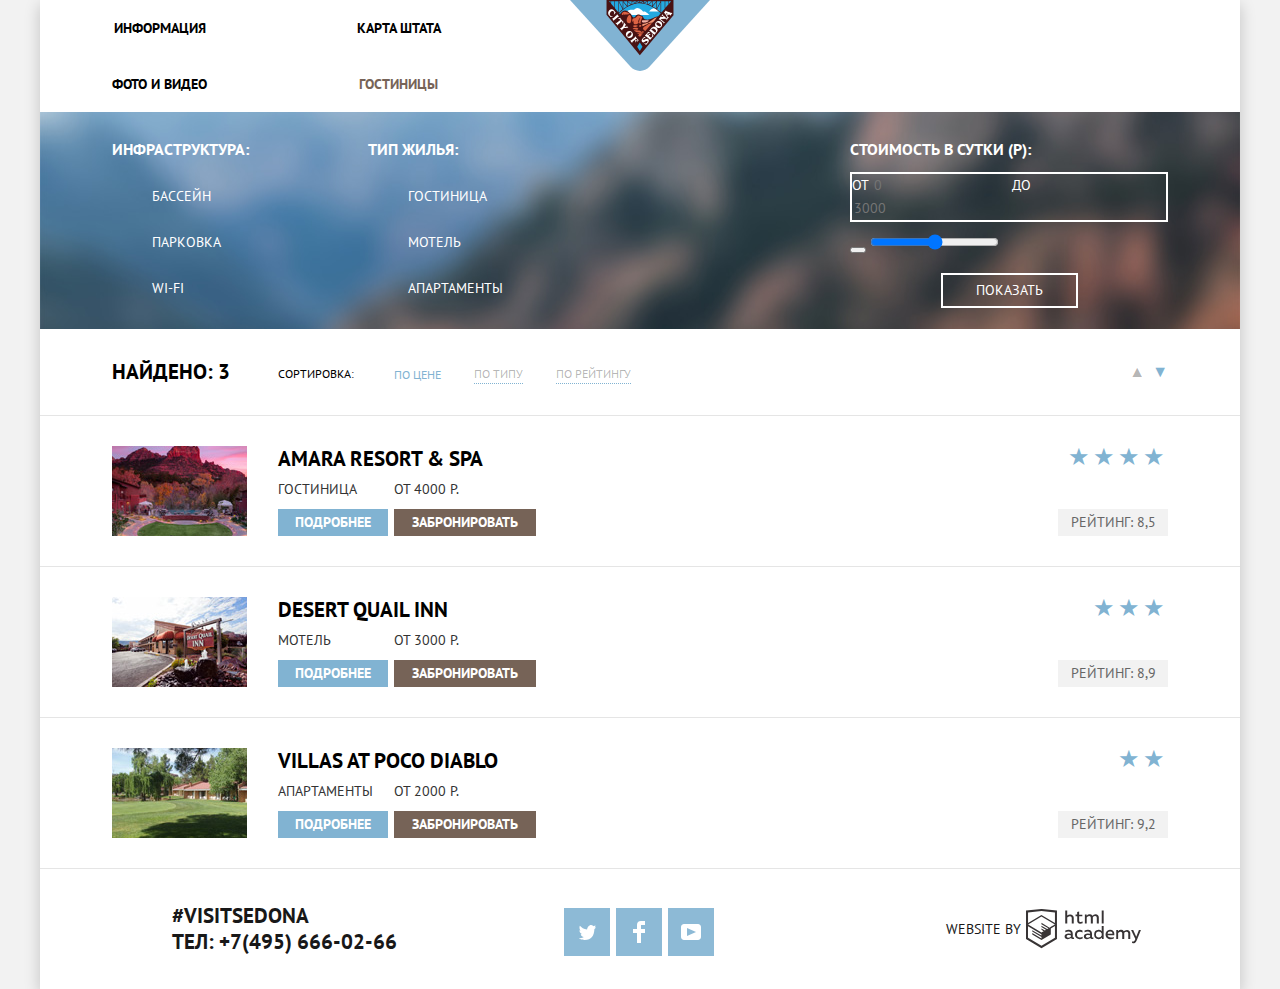
==== commit 5b68bd89: "Доработки декоративных элементов - начало catalog" ====
--- a/catalog.html
+++ b/catalog.html
@@ -16,10 +16,14 @@
         </a>
         <nav class="main-navigation">      
           <ul class="main-nav-list">
+            <div class="nav-to-left">
             <li><a href="#">Информация</a></li>
             <li><a href="#">Фото и видео</a></li>
+            </div>
+            <div class="nav-to-right">
             <li><a href="#">Карта штата</a></li>
             <li class="menu-current">Гостиницы</li>
+            </div>
           </ul>
         </nav>
       </header>
@@ -165,7 +169,7 @@
       <footer class="main-footer footer-catalog">
         <p class="footer-contacts">
           #VISITSEDONA<br>
-          Тел:<a href="tel:+74956660266" aria-label="телефон">+7(495) 666-02-66</a>
+          <span class="contacts-tel">Тел:<a href="tel:+74956660266" aria-label="телефон">+7(495) 666-02-66</a></span>
         </p>  
         <div class="social">
           <ul class="social-list">
--- a/css/style.css
+++ b/css/style.css
@@ -324,6 +324,17 @@
 	text-transform: uppercase;
 }
 
+.hotel-search-item {
+	display: flex;
+	flex-wrap: wrap;
+	margin-bottom: 29px;
+}
+
+.hotel-search-item label {
+	display: block;
+	padding-top: 6px;
+}
+
 .hotel-search-form input {
 	font: inherit;
 
@@ -339,9 +350,111 @@
 	background-color: #ffffff;
 }
 
+.hotel-search-form .data-input {
+	padding-top: 6px;
+	padding-left: 12px;
+	padding-bottom: 6px;
+}
+
+.hotel-search-container {
+	display: flex;
+	justify-content: space-between;
+	margin-top: 1px;
+}
+
+.hotel-search-container label {
+	margin-right: 39px;
+}
+
+.btn-calendar {
+	border: none;
+	padding-left: 8px;
+  padding-right: 8px;
+	padding-top: 5px;
+	
+	fill: #a9a9a9;
+}
+
+.btn-calendar:hover path,
+.btn-calendar:focus path {
+	fill: #000000;
+}
+
+.btn-calendar:active path {
+	fill: #81b3d2;
+}
+
+.hotel-search-container .person-child {
+	margin-right: 27px;
+}
+
+.data-input {
+	margin-left: auto;
+	width: 298px;
+}
+
+.person-input {
+	padding-top: 6px;
+	padding-bottom: 6px;
+	text-align: center;
+	width: 38px;
+}
+
+.btn-input {
+	position: relative;
+	padding-left: 15px;
+  padding-right: 23px;
+
+	border: none;
+	width: 20px;
+}
+
+.btn-minus::before,
+.btn-plus::before {
+	content: "";
+
+	position: absolute;
+	width: 12px;
+	height: 3px;
+
+	background-color: #a9a9a9;
+}
+
+.btn-plus::before {
+	width: 11px;
+}
+
+.btn-plus::after {
+	content: "";
+
+	position: absolute;
+	top: 15px;
+  left: 19px;
+	width: 3px;
+	height: 11px;
+
+	background-color: #a9a9a9;
+}
+
+.btn-plus:hover::before,
+.btn-plus:hover::after,
+.btn-minus:hover::before,
+.btn-plus:focus::before,
+.btn-plus:focus::after,
+.btn-minus:focus::before {
+	background-color: #000000;
+}
+
+.btn-plus:active::before,
+.btn-plus:active::after,
+.btn-minus:active::before {
+	background-color: #81b3d2;
+}
+
 .btn-form {
-	padding-top: 17px;
-	padding-bottom: 17px;
+	margin-top: 25px;
+	padding-top: 16px;
+	padding-bottom: 16px;
 
 	font-size: 21px;
 	line-height: 26px;
@@ -412,6 +525,69 @@
 	background-color: #81b3d2;
 }
 
+.social-button {
+	position: relative;
+
+	display: block;
+	width: 46px;
+	height: 48px;
+}
+
+.social-button-t::after {
+	content: "";
+
+	position: absolute;
+	top: 17px;
+	left: 15px;
+
+	width: 17px;
+	height: 15px;
+
+	background-image: url("../img/icon-twitter.svg");
+	background-repeat: no-repeat;
+}
+
+.social-button-fb::after {
+	content: "";
+
+	position: absolute;
+	top: 13px;
+	left: 17px;
+	width: 12px;
+	height: 22px;
+
+	background-image: url("../img/icon-fb.svg");
+	background-repeat: no-repeat;
+}
+
+.social-button-y::after {
+	content: "";
+
+	position: absolute;
+	top: 16px;
+	left: 13px;
+	width: 20px;
+	height: 16px;
+
+	background-image: url("../img/icon-youtube.svg");
+	background-repeat: no-repeat;
+}
+
+.social-button:hover,
+.social-button:focus {
+	background-color: #669dc0;
+}
+
+.social-button:active {
+	background-color: #5495bd;
+}
+
+.social-button-t:active::after,
+.social-button-fb:active::after,
+.social-button-y:active::after {
+	opacity: 0.3;
+}
+
 .footer-copyright {
 	margin-left: auto;
 
@@ -563,7 +739,6 @@
 
 .sorting-type {
 	display: flex;
-	/*align-items: flex-end;*/
 
 	margin-top: 5px;
 }
@@ -617,6 +792,7 @@
 }
 
 .sorting .btn-icon {
+	margin-right: 3px;
 	border: none;
 }
 
@@ -761,7 +937,7 @@
 .stars-rating {
 	margin-left: auto;
 
-	font-size: 25px;
+	font-size: 24px;
   letter-spacing: 3px;
 	color: #81b3d2; 
 }
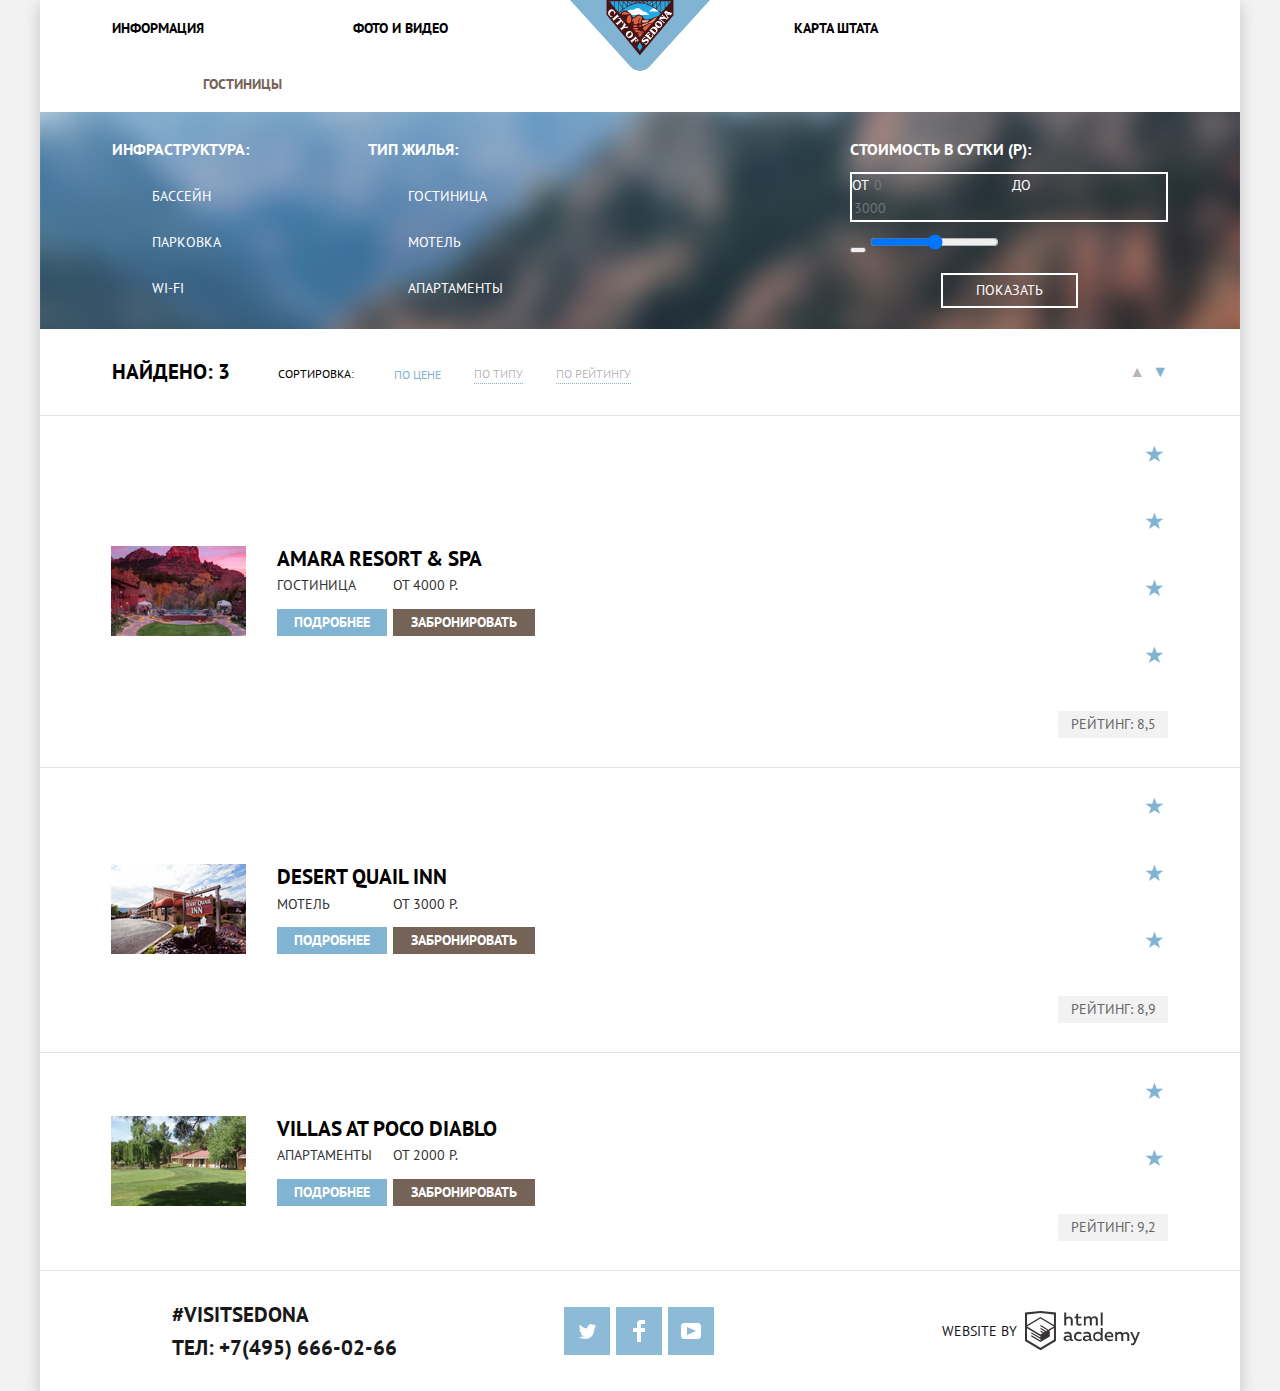
==== commit a6a25c5b: "доработка 2 декоративные элементы catalog" ====
--- a/catalog.html
+++ b/catalog.html
@@ -16,14 +16,10 @@
         </a>
         <nav class="main-navigation">      
           <ul class="main-nav-list">
-            <div class="nav-to-left">
-            <li><a href="#">Информация</a></li>
-            <li><a href="#">Фото и видео</a></li>
-            </div>
-            <div class="nav-to-right">
-            <li><a href="#">Карта штата</a></li>
-            <li class="menu-current">Гостиницы</li>
-            </div>
+            <li class="nav-to-left"><a href="#">Информация</a></li>
+            <li class="nav-to-left"><a href="#">Фото и видео</a></li>
+            <li class="nav-to-right"><a href="#">Карта штата</a></li>
+            <li class="menu-current nav-to-right">Гостиницы</li>
           </ul>
         </nav>
       </header>
@@ -120,7 +116,10 @@
                 </p>
               </div>
               <div class="catalog-rating">
-                <span class="stars-rating">★★★★</span>
+                <span class="stars-rating">★</span>
+                <span class="stars-rating">★</span>
+                <span class="stars-rating">★</span>
+                <span class="stars-rating">★</span>
                 <p class="rating">Рейтинг: 8,5</p>
               </div>
             </li>
@@ -139,7 +138,9 @@
                 </p>
               </div>              
               <div class="catalog-rating">
-                <span class="stars-rating">★★★</span>
+                <span class="stars-rating">★</span>
+                <span class="stars-rating">★</span>
+                <span class="stars-rating">★</span>
                 <p class="rating">Рейтинг: 8,9</p>
               </div>
             </li>
@@ -158,7 +159,8 @@
                 </p>
               </div>
               <div class="catalog-rating">
-                <span class="stars-rating">★★</span>
+                <span class="stars-rating">★</span>
+                <span class="stars-rating">★</span>
                 <p class="rating">Рейтинг: 9,2</p>
               </div>
             </li>
--- a/css/style.css
+++ b/css/style.css
@@ -54,8 +54,7 @@
 	background-color: #503e33;
 }
 
-.visually-hidden:not(:focus):not(:active),
-input[type="checkbox"].visually-hidden {
+.visually-hidden {
 	position: absolute;
 	width: 1px;
 	height: 1px;
@@ -93,6 +92,8 @@
 	display: flex;
 	flex-wrap: wrap;
 	margin: 0;
+	margin-left: 72px;
+	margin-right: 72px;
 	padding: 0;
 
 	list-style: none;
@@ -100,14 +101,30 @@
 
 .main-nav-list li {
 	display: flex;
-	justify-content: center;
 	align-items: center;
-	width: 239px;
+	width: 241px;
 	min-height: 56px;
 }
 
+.nav-to-left,
+.nav-to-right {
+	display: flex;
+}
+
+.nav-to-right {
+	margin-left: 91px;
+}
+
+.nav-to-left li {
+	justify-content: flex-start;
+}
+
+.nav-to-right li {
+	justify-content: flex-end;
+}
+
 .main-nav-list li:nth-child(3) {
-	margin-left: 244px; 
+	margin-left: 200px; 
 }
 
 .main-navigation a {
@@ -193,7 +210,7 @@
 }
 
 .advantage-without-num .advantage-header {
-	margin-top: 33px;
+	margin-top: 29px;
 	margin-bottom: 10px;
 }
 
@@ -233,12 +250,14 @@
 	content: url("../img/icon-house.svg");
 	width: 75px;
 	height: 72px;
+	margin-top: 4px;
 }
 
 .icon-food::before {
 	content: url("../img/icon-food.svg");
 	width: 74px;
 	height: 70px;
+	margin-top: 6px;
 }
 
 .icon-souvenir::before {
@@ -325,6 +344,8 @@
 }
 
 .hotel-search-item {
+	position: relative;
+
 	display: flex;
 	flex-wrap: wrap;
 	margin-bottom: 29px;
@@ -354,6 +375,11 @@
 	padding-top: 6px;
 	padding-left: 12px;
 	padding-bottom: 6px;
+	padding-right: 42px;
+	width: 346px;
+	box-sizing: border-box;
+
+	margin-left: auto;	
 }
 
 .hotel-search-container {
@@ -367,12 +393,19 @@
 }
 
 .btn-calendar {
+	position: absolute;
+	right: 9px;
+	top: 8px;
+
+	display: flex;
+	padding: 0;
 	border: none;
-	padding-left: 8px;
-  padding-right: 8px;
-	padding-top: 5px;
-	
-	fill: #a9a9a9;
+
+	background-color: transparent;
+}
+
+.btn-calendar path {
+	fill: #cacaca;
 }
 
 .btn-calendar:hover path,
@@ -388,25 +421,33 @@
 	margin-right: 27px;
 }
 
-.data-input {
-	margin-left: auto;
-	width: 298px;
-}
-
 .person-input {
+	padding-left: 38px;
+	padding-right: 38px;
 	padding-top: 6px;
 	padding-bottom: 6px;
+  box-sizing: border-box;
 	text-align: center;
+	width: 114px;
+}
+
+.btn-input {
+	padding: 0;
+	border: none;
 	width: 38px;
-}
-
-.btn-input {
-	position: relative;
-	padding-left: 15px;
-  padding-right: 23px;
-
-	border: none;
-	width: 20px;
+	height: 38px;
+
+	background-color: transparent;
+}
+
+.btn-minus {
+	position: absolute;
+	right: 75px;
+}
+
+.btn-plus {
+	position: absolute;
+	right: 0;
 }
 
 .btn-minus::before,
@@ -414,6 +455,8 @@
 	content: "";
 
 	position: absolute;
+	left: 13px;
+	top: 18px;
 	width: 12px;
 	height: 3px;
 
@@ -422,14 +465,16 @@
 
 .btn-plus::before {
 	width: 11px;
+	left: 14px;
+	top: 18px;
 }
 
 .btn-plus::after {
 	content: "";
 
 	position: absolute;
-	top: 15px;
-  left: 19px;
+	top: 14px;
+  left: 18px;
 	width: 3px;
 	height: 11px;
 
@@ -471,6 +516,10 @@
 	background-color: #5496bd;
 }
 
+.map img {
+	display: block;
+}
+
 .main-footer {
 	position: absolute;
 	bottom: 0;
@@ -504,12 +553,19 @@
 	color: #000000;
 }
 
+.contacts-tel {
+	display: block;
+	margin-top: 7px;
+}
+
 .social {
-	width: 156px;
+	margin-top: 30px;
+	margin-bottom: 36px;
 }
 
 .social-list {
 	padding: 0;
+	margin: 0;
 
 	display: flex;
 	flex-wrap: wrap;
@@ -529,8 +585,8 @@
 	position: relative;
 
 	display: block;
-	width: 46px;
-	height: 48px;
+	width: 100%;
+	height: 100%;
 }
 
 .social-button-t::after {
@@ -594,7 +650,7 @@
 	display: flex;
 	align-items: center;
 
-	width: 200px;
+	width: 204px;
 	line-height: 26px;
 	color: #000000;
 }
@@ -602,7 +658,7 @@
 .footer-copyright a {
 	display: flex;
 
-	margin-left: 5px;
+	margin-left: 8px;
 }
 
 .copyright-html:hover path {
@@ -816,10 +872,10 @@
 }
 
 .catalog-item {
-	padding-left: 72px;
+	padding-left: 71px;
 	padding-right: 72px;
-	padding-top: 30px;
-	padding-bottom: 30px;
+	padding-top: 27px;
+	padding-bottom: 29px;
 	
 	display: flex;
 	align-items: center;
@@ -849,8 +905,6 @@
 }
 
 .catalog-item-details h3 {
-	margin-bottom: 5px;
-
 	font-size: 21px;
 	line-height: 26px;
 	text-align: left;
@@ -870,7 +924,7 @@
 }
 
 .catalog-item .catalog-item-price {
-	margin-bottom: 7px;
+	margin-bottom: 9px;
 
 	display: flex;
 }
@@ -917,7 +971,6 @@
 	justify-content: space-between;
 	
 	margin-left: auto;
-	min-height: 90px;
 }
 
 .rating {
@@ -936,8 +989,9 @@
 
 .stars-rating {
 	margin-left: auto;
-
-	font-size: 24px;
+	margin-bottom: 46px;
+
+	font-size: 23px;
   letter-spacing: 3px;
 	color: #81b3d2; 
 }
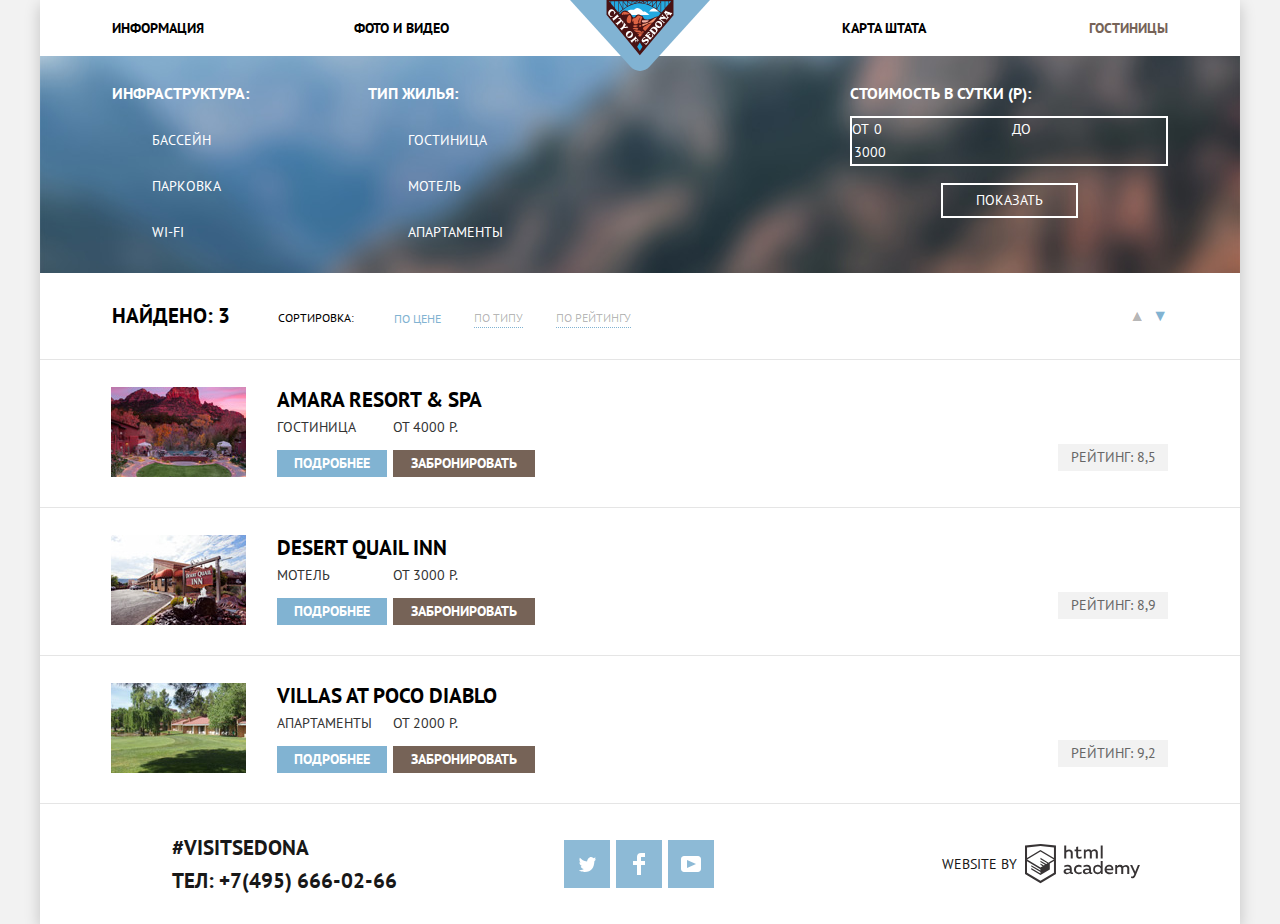
==== commit 089df6e6: "декоративные элементы  - продолжение catalog" ====
--- a/catalog.html
+++ b/catalog.html
@@ -41,7 +41,7 @@
                     <label for="filter-parking">Парковка</label>
                   </li>
                   <li class="filter-item">
-                    <input class="visually-hidden filter-input-checkbox" type="checkbox" name="wi-fi" id="filter-wi-fi">
+                    <input class="visually-hidden filter-input-checkbox" type="checkbox" name="wi-fi" id="filter-wi-fi" disabled>
                     <label for="filter-wi-fi">Wi-Fi</label>
                   </li>
                 </ul>
@@ -50,7 +50,7 @@
                 <legend>Тип жилья:</legend>
                 <ul>
                   <li class="filter-item">
-                    <input class="visually-hidden filter-input-checkbox" type="checkbox" name="hotel" id="filter-hotel" checked>
+                    <input class="visually-hidden filter-input-checkbox" type="checkbox" name="hotel" id="filter-hotel" checked disabled>
                     <label for="filter-hotel">Гостиница</label>
                   </li>
                   <li class="filter-item">
@@ -67,16 +67,19 @@
                 <legend>Стоимость в сутки (Р):</legend>
                 <div class="filter-price">
                   <label class="min-place">от
-                    <input type="text" name="price-from" id="filter-price-from" aria-label="стоимость от" placeholder="0">
+                    <input type="text" name="price-from" id="filter-price-from" value="0" aria-label="стоимость от">
                   </label>
                   <label class="max-place">до
-                    <input type="text" name="price-to" id="filter-price-to" aria-label="стоимость до" placeholder="3000">
+                    <input type="text" name="price-to" id="filter-price-to" value="3000" aria-label="стоимость до">
                   </label>
                 </div>
                 <div class="filter-range">
-                  <button class="circle-icon-range" type="button" aria-label="изменение стоимости от"></button>
-                  <input type="range" name="range-price" min="0" max="4000" step="100">
-                </div>
+                  <div class="scale">
+                    <div class="second-scale"></div>
+                  </div>
+                  <div class="range-toggle range-toggle-min"></div>
+                  <div class="range-toggle range-toggle-max"></div>
+                  </div>
                 <button class="btn bnt-filter" type="submit">Показать</button>                
               </fieldset>
                         
@@ -116,10 +119,10 @@
                 </p>
               </div>
               <div class="catalog-rating">
-                <span class="stars-rating">★</span>
-                <span class="stars-rating">★</span>
-                <span class="stars-rating">★</span>
-                <span class="stars-rating">★</span>
+                <span class="stars-rating"></span>
+                <span class="stars-rating"></span>
+                <span class="stars-rating"></span>
+                <span class="stars-rating"></span>
                 <p class="rating">Рейтинг: 8,5</p>
               </div>
             </li>
@@ -138,9 +141,9 @@
                 </p>
               </div>              
               <div class="catalog-rating">
-                <span class="stars-rating">★</span>
-                <span class="stars-rating">★</span>
-                <span class="stars-rating">★</span>
+                <span class="stars-rating"></span>
+                <span class="stars-rating"></span>
+                <span class="stars-rating"></span>
                 <p class="rating">Рейтинг: 8,9</p>
               </div>
             </li>
@@ -159,8 +162,8 @@
                 </p>
               </div>
               <div class="catalog-rating">
-                <span class="stars-rating">★</span>
-                <span class="stars-rating">★</span>
+                <span class="stars-rating"></span>
+                <span class="stars-rating"></span>
                 <p class="rating">Рейтинг: 9,2</p>
               </div>
             </li>
--- a/css/style.css
+++ b/css/style.css
@@ -102,29 +102,20 @@
 .main-nav-list li {
 	display: flex;
 	align-items: center;
-	width: 241px;
+	width: 242px;
 	min-height: 56px;
 }
 
-.nav-to-left,
+.nav-to-left {
+	justify-content: flex-start;
+}
+
 .nav-to-right {
-	display: flex;
-}
-
-.nav-to-right {
-	margin-left: 91px;
-}
-
-.nav-to-left li {
-	justify-content: flex-start;
-}
-
-.nav-to-right li {
 	justify-content: flex-end;
 }
 
 .main-nav-list li:nth-child(3) {
-	margin-left: 200px; 
+	margin-left: 88px; 
 }
 
 .main-navigation a {
@@ -875,7 +866,7 @@
 	padding-left: 71px;
 	padding-right: 72px;
 	padding-top: 27px;
-	padding-bottom: 29px;
+	padding-bottom: 30px;
 	
 	display: flex;
 	align-items: center;
@@ -966,18 +957,30 @@
 }
 
 .catalog-rating {
-	display: flex;
-	flex-direction: column;
-	justify-content: space-between;
+	display: inline-block;
+	text-align: right;
+		
+	margin-left: auto;
+}
+
+.stars-rating {
+	display: inline-block;
+	margin-left: auto;
+	margin-bottom: 14px;
+
+	/*font-size: 21px;
+	margin-left: 3px;*/
+	font-size: 17px;
+	margin-left: 6px;
+	margin-bottom: 45px;
+	color: #81b3d2; 
+}
+
+.rating {
+	display: flex;
+	align-items: center;
+	justify-content: center;
 	
-	margin-left: auto;
-}
-
-.rating {
-	display: flex;
-	align-items: center;
-  justify-content: center;
-
 	min-width: 110px;
 	min-height: 27px;
 
@@ -987,15 +990,6 @@
 	background-color: #f2f2f2;
 }
 
-.stars-rating {
-	margin-left: auto;
-	margin-bottom: 46px;
-
-	font-size: 23px;
-  letter-spacing: 3px;
-	color: #81b3d2; 
-}
-
 .footer-catalog {
 	position: static;
 }
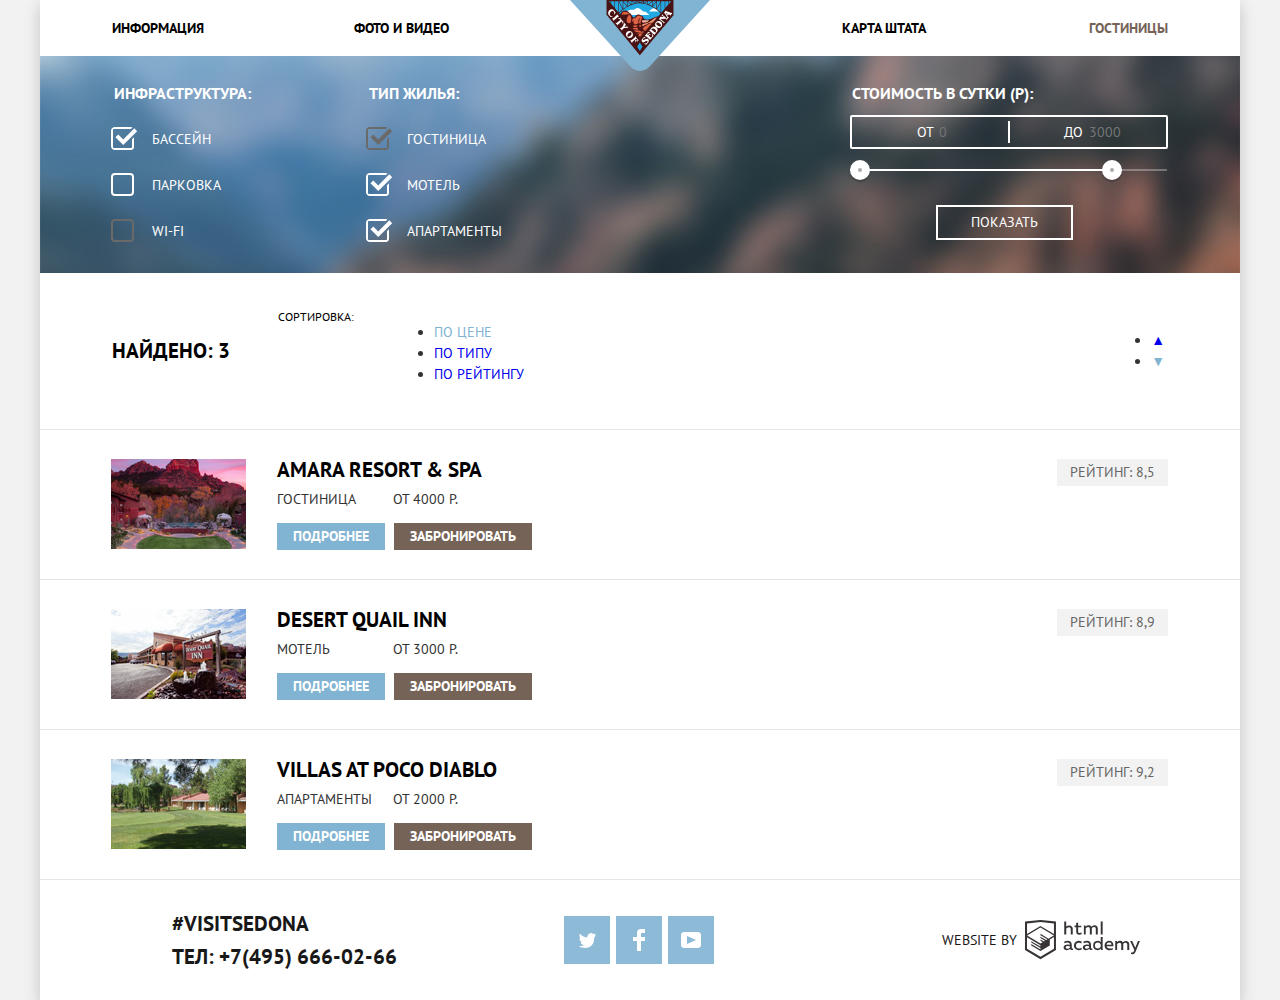
==== commit e483d46a: "Итог редакция 1 catalog" ====
--- a/catalog.html
+++ b/catalog.html
@@ -4,8 +4,8 @@
     <meta charset="utf-8">
     <title>HTML Academy: Седона-Поиск отелей</title>
     <link href="https://fonts.googleapis.com/css?family=PT+Sans:400,700&display=swap&subset=cyrillic" rel="stylesheet">
-    <link href="css/normalize.css" rel="stylesheet">
-    <link href="css/style.css" rel="stylesheet">
+    <link href="css/normalize-min.css" rel="stylesheet">
+    <link href="css/style-min.css" rel="stylesheet">
   </head>
 
   <body class="inner-page">
@@ -67,10 +67,10 @@
                 <legend>Стоимость в сутки (Р):</legend>
                 <div class="filter-price">
                   <label class="min-place">от
-                    <input type="text" name="price-from" id="filter-price-from" value="0" aria-label="стоимость от">
+                    <input class="input-focus" type="text" name="price-from" id="filter-price-from" placeholder="0" aria-label="стоимость от">
                   </label>
                   <label class="max-place">до
-                    <input type="text" name="price-to" id="filter-price-to" value="3000" aria-label="стоимость до">
+                    <input class="input-focus" type="text" name="price-to" id="filter-price-to" placeholder="3000" aria-label="стоимость до">
                   </label>
                 </div>
                 <div class="filter-range">
@@ -80,9 +80,8 @@
                   <div class="range-toggle range-toggle-min"></div>
                   <div class="range-toggle range-toggle-max"></div>
                   </div>
-                <button class="btn bnt-filter" type="submit">Показать</button>                
-              </fieldset>
-                        
+                <button class="btn bnt-filter btn-focus" type="submit">Показать</button>                
+              </fieldset>                        
             </form>
           </div>
         </section>
@@ -91,14 +90,18 @@
           <h2 class="visually-hidden">Сортировка по категориям</h2>
           <div class="sorting-total">Найдено: 3</div>
           <div class="sorting-type">
-              <span class="sorting-title">Сортировка:</span>              
-              <button class="sorting-active" type="button">По цене</button>
-              <button class="btn-sorting" type="button">По типу</button>
-              <button class="btn-sorting" type="button">По рейтингу</button>               
+            <span class="sorting-title">Сортировка:</span> 
+            <ul class="sorting-list">             
+              <li><a class="sorting-active">По цене</a></li>
+              <li><a class="btn-sorting" href="#" >По типу</a></li>
+              <li><a class="btn-sorting" href="#">По рейтингу</a></li> 
+            </ul>             
           </div>
           <div class="sorting-icon">
-            <button class="btn-icon" type="button" aria-label="Сортировка по возрастанию">▲</button>
-            <button class="sorting-active" type="button" aria-label="Сортировка по убыванию">▼</button>
+            <ul class="sorting-list">
+              <li><a class="btn-icon" href="#" aria-label="Сортировка по возрастанию">▲</a></li>
+              <li><a class="sorting-active" aria-label="Сортировка по убыванию">▼</a></li>
+            </ul>
           </div>
         </section>   
 
@@ -119,10 +122,7 @@
                 </p>
               </div>
               <div class="catalog-rating">
-                <span class="stars-rating"></span>
-                <span class="stars-rating"></span>
-                <span class="stars-rating"></span>
-                <span class="stars-rating"></span>
+                <p class="stars stars-4"><span class="visually-hidden">Рейтинг гостиницы 4 звезды</span></p>
                 <p class="rating">Рейтинг: 8,5</p>
               </div>
             </li>
@@ -141,9 +141,7 @@
                 </p>
               </div>              
               <div class="catalog-rating">
-                <span class="stars-rating"></span>
-                <span class="stars-rating"></span>
-                <span class="stars-rating"></span>
+                <p class="stars stars-3"><span class="visually-hidden">Рейтинг гостиницы 3 звезды</span></p>
                 <p class="rating">Рейтинг: 8,9</p>
               </div>
             </li>
@@ -162,8 +160,7 @@
                 </p>
               </div>
               <div class="catalog-rating">
-                <span class="stars-rating"></span>
-                <span class="stars-rating"></span>
+                <p class="stars stars-2"><span class="visually-hidden">Рейтинг гостиницы 2 звезды</span></p>
                 <p class="rating">Рейтинг: 9,2</p>
               </div>
             </li>
@@ -173,7 +170,7 @@
 
       <footer class="main-footer footer-catalog">
         <p class="footer-contacts">
-          #VISITSEDONA<br>
+          #VISITSEDONA
           <span class="contacts-tel">Тел:<a href="tel:+74956660266" aria-label="телефон">+7(495) 666-02-66</a></span>
         </p>  
         <div class="social">
--- a/css/style-min.css
+++ b/css/style-min.css
@@ -0,0 +1 @@
+@-webkit-keyframes leaves{0%{-webkit-transform:translateY(-300px);transform:translateY(-300px)}to{-webkit-transform:translateY(0);transform:translateY(0)}}@keyframes leaves{0%{-webkit-transform:translateY(-300px);transform:translateY(-300px)}to{-webkit-transform:translateY(0);transform:translateY(0)}}@-webkit-keyframes shake{0%,to{-webkit-transform:translateX(0);transform:translateX(0)}10%,30%,50%,70%,90%{-webkit-transform:translateX(-10px);transform:translateX(-10px)}20%,40%,60%,80%{-webkit-transform:translateX(10px);transform:translateX(10px)}}@keyframes shake{0%,to{-webkit-transform:translateX(0);transform:translateX(0)}10%,30%,50%,70%,90%{-webkit-transform:translateX(-10px);transform:translateX(-10px)}20%,40%,60%,80%{-webkit-transform:translateX(10px);transform:translateX(10px)}}.btn,body{text-transform:uppercase}body{margin:0;padding:0;font-family:'PT Sans','Arial',sans-serif;font-size:14px;line-height:21px;color:#333;background-color:#f2f2f2}.container{position:relative;margin:0 auto;width:1200px;box-shadow:0 5px 15px 0 rgba(0,1,1,.2);background-color:#fff}img{max-width:100%}a{text-decoration:none}.btn{font:inherit;font-weight:700;text-align:center;color:#fff;background-color:#766357;border:0;cursor:pointer}.btn:focus,.btn:hover{background-color:#604e43}.btn:active{color:rgba(255,255,255,.3);background-color:#503e33}.visually-hidden{position:absolute;width:1px;height:1px;margin:-1px;border:0;padding:0;white-space:nowrap;-webkit-clip-path:inset(100%);clip-path:inset(100%);clip:rect(0 0 0 0);overflow:hidden}.main-header{position:relative;margin:0;padding:0;min-height:56px}.main-header-logo{position:absolute;left:50%;margin-left:-70px}.main-navigation{font-weight:700;line-height:26px}.main-nav-list{display:flex;flex-wrap:wrap;margin:0 72px;padding:0;list-style:none}.main-nav-list li{display:flex;align-items:center;width:242px;min-height:56px}.nav-to-left{justify-content:flex-start}.nav-to-right{justify-content:flex-end}.main-nav-list li:nth-child(3){margin-left:88px}.main-navigation a{color:#000}.main-navigation a:focus,.main-navigation a:hover{color:#81b3d2}.main-navigation a:active{color:rgba(0,0,0,.3)}.info,.main-img{justify-content:center}.main-img{display:flex;padding-top:76px;padding-bottom:79px;background-color:#ddebf4;background-image:url(../img/bg-maska.png),url(../img/bg-index.jpg);background-position:center calc(100% + 1px),0 28%;background-repeat:no-repeat,no-repeat}.info{flex-direction:column;align-items:center;min-height:216px;line-height:26px;text-align:center}.info b{margin-top:22px;width:440px;font-size:21px;font-weight:700;color:#000}.info p{margin-top:27px}.advantage-photo,.info{display:flex}.advantage-photo-text{padding:47px 49px 45px;width:400px;box-sizing:border-box;display:flex;flex-direction:column;justify-content:space-between;color:#fff;text-align:center;background-color:#81b3d2}.advantage-img{background-color:#ddebf4}.advantage-header{font-size:21px;font-weight:700}.advantage-with-num .advantage-header{width:150px;margin-left:auto;margin-right:auto}.advantage-photo-text .advantage-header{width:151px;margin-left:auto;margin-right:auto;margin-bottom:24px}.advantage-without-num .advantage-header{margin-top:29px;margin-bottom:10px}.advantage-num{margin-bottom:7px}.advantage-list{margin:0;padding:0;display:flex;list-style:none}.advantage-without-num{padding-top:56px;box-sizing:border-box;min-height:330px}.advantage-item{width:400px;padding-left:49px;padding-right:49px;display:flex;flex-direction:column;text-align:center}.advantage-with-num .advantage-text{width:262px;margin-left:auto;margin-right:auto}.advantage-with-num .advantage-text5{width:259px;margin:auto}.icon-house::before{content:url(../img/icon-house.svg);width:75px;height:72px;margin:4px auto 0}.icon-food::before{content:url(../img/icon-food.svg);width:74px;height:70px;margin:6px auto 0}.icon-souvenir::before{content:url(../img/icon-souvenir.svg);width:64px;height:76px;margin:0 auto}.advantage-with-num{position:relative;padding-top:47px;min-height:256px;box-sizing:border-box;z-index:2;background-color:#eee}.advantage-with-num .advantage-header{margin-bottom:25px}.hotel-search{position:relative;display:flex;flex-direction:column;align-items:center;min-height:291px;z-index:1}.hotel-search-title{margin:56px 0 16px;font-size:30px;line-height:36px;font-weight:700}.hotel-search p{width:440px;text-align:center;line-height:24px}.btn-search{margin-top:33px;padding:30px 138px;width:293px;font-size:21px;line-height:26px}.hotel-search-form{position:absolute;top:100%;z-index:-2;display:none;padding:55px;box-sizing:border-box;width:568px;min-height:395px;left:50%;margin-left:-284px;background-color:#fff;box-shadow:0 7px 15px 0 rgba(0,1,1,.15)}.hotel-search::before{content:"";left:0;position:absolute;width:100%;height:100%;z-index:-1;background-color:#fff}.form-search-show{display:flex;flex-direction:column;-webkit-animation-name:leaves;animation-name:leaves;-webkit-animation-duration:1s;animation-duration:1s}.form-search-error{-webkit-animation-name:shake;animation-name:shake;-webkit-animation-duration:.6s;animation-duration:.6s}.hotel-search-form,.hotel-search-form input{line-height:26px;color:#000;text-transform:uppercase}.hotel-search-form{font-weight:700}.hotel-search-form input{font:inherit;background-color:#f2f2f2;border:2px solid #f2f2f2}.hotel-search-item{position:relative;display:flex;flex-wrap:wrap;margin-bottom:29px}.hotel-search-item label{display:block;padding-top:6px;width:105px}.hotel-search-form input:hover{background-color:#ebebeb;border:2px solid #ebebeb}.hotel-search-form input:focus{background-color:#fff;border:2px solid #e5e5e5}.hotel-search-form .data-input{padding:4px 40px 4px 10px;width:346px;box-sizing:border-box;margin-left:auto}.hotel-search-container{display:flex;justify-content:space-between;margin-top:1px}.hotel-search-container label{margin-right:7px}.btn-calendar{position:absolute;right:9px;top:8px;display:flex;padding:0;border:0;background-color:transparent;cursor:pointer}.btn-calendar path{fill:#cacaca}.btn-calendar:focus path,.btn-calendar:hover path{fill:#000}.btn-calendar:active path,.copyright-html:hover path{fill:#81b3d2}.hotel-search-container .person-child{width:56px}.person-input{padding:4px 36px;box-sizing:border-box;text-align:center;width:114px}.btn-input{padding:0;border:0;width:38px;height:38px;background-color:transparent;cursor:pointer}.btn-minus,.btn-plus{position:absolute;right:75px}.btn-plus{right:0}.btn-minus::before,.btn-plus::after,.btn-plus::before{content:"";position:absolute;left:13px;top:18px;width:12px;height:3px;background-color:#a9a9a9}.btn-plus::after,.btn-plus::before{width:11px;left:14px}.btn-plus::after{top:14px;left:18px;width:3px;height:11px}.btn-minus:focus::before,.btn-minus:hover::before,.btn-plus:focus::after,.btn-plus:focus::before,.btn-plus:hover::after,.btn-plus:hover::before{background-color:#000}.btn-form,.btn-minus:active::before,.btn-plus:active::after,.btn-plus:active::before{background-color:#81b3d2}.btn-form{margin-top:25px;padding-top:16px;padding-bottom:16px;font-size:21px;line-height:26px;width:100%}.btn-form:focus,.btn-form:hover{background-color:#669ec0}.btn-form:active{background-color:#5496bd}.map,.map iframe{position:relative;z-index:0}.map p{position:absolute;left:0;top:0;z-index:1;margin:0}.map iframe{display:block;z-index:2;border:0}.main-footer{position:absolute;bottom:0;padding-left:132px;padding-right:94px;min-height:120px;width:1200px;box-sizing:border-box;z-index:3;display:flex;align-items:center;background-color:#fff;opacity:.9}.footer-contacts{margin-right:167px;width:225px;font-size:21px;line-height:26px;font-weight:700;color:#000}.footer-contacts a{margin-left:5px;color:#000}.contacts-tel{display:block;margin-top:7px}.social{margin-top:30px;margin-bottom:36px}.social-list{padding:0;margin:0;display:flex;flex-wrap:wrap;justify-content:space-between;list-style:none}.social-list li{width:46px;height:48px;margin-right:6px;margin-top:6px;background-color:#81b3d2}.social-button{position:relative;display:block;width:100%;height:100%}.social-button-fb::after,.social-button-t::after,.social-button-y::after{content:"";position:absolute;top:17px;left:15px;width:17px;height:15px;background-image:url(../img/icon-twitter.svg);background-repeat:no-repeat}.social-button-fb::after,.social-button-y::after{top:13px;left:17px;width:12px;height:22px;background-image:url(../img/icon-fb.svg)}.social-button-y::after{top:16px;left:13px;width:20px;height:16px;background-image:url(../img/icon-youtube.svg)}.social-button:focus,.social-button:hover{background-color:#669dc0}.social-button:active{background-color:#5495bd}.social-button-fb:active::after,.social-button-t:active::after,.social-button-y:active::after{opacity:.3}.footer-copyright{margin-left:auto;display:flex;align-items:center;width:204px;line-height:26px;color:#000}.footer-copyright a{display:flex;margin-left:8px}.copyright-html:active path,.copyright-html:focus path{fill:#bdbbbc}.filter{padding-top:27px;padding-bottom:6px;color:#fff;background-color:#7597bc;background-image:url(../img/bg-filter.jpg);background-position:0 50%;background-repeat:no-repeat}.filter-form{display:flex}.filter fieldset{width:230px;margin:0;padding:0;border:0}.filter fieldset:first-child{margin-right:25px}.filter fieldset:last-child{width:318px;margin-left:auto}.filter legend{margin-bottom:11px;font-size:16px;line-height:21px;font-weight:700}.filter ul{padding:0;list-style:none}.filter-item{margin-bottom:25px;padding-left:40px}.filter-item label{position:relative;display:block;cursor:pointer}.filter-input-checkbox+label::before{content:"";position:absolute;left:-41px;top:-2px;width:19px;height:19px;border:2px solid #fff;border-radius:4px}.filter-input-checkbox:checked+label::before{width:27px;height:23px;border:0;background-image:url(../img/checkbox-on.svg);background-repeat:no-repeat}.filter-input-checkbox:disabled+label::before{border-color:#6a6a6a;cursor:default}.filter-input-checkbox:disabled+label{cursor:default}.filter-input-checkbox:disabled:checked+label::before{background-image:url(../img/checkbox-disabled.svg);background-repeat:no-repeat;border:0;cursor:default}.filter-input-checkbox:disabled:checked+label{cursor:default}.filter-price{position:relative;margin-bottom:20px;width:314px;min-height:30px;font-size:0;border:2px solid #fff;border-radius:2px}.filter-price::after{content:"";position:absolute;top:50%;left:50%;width:2px;height:22px;background-color:#fff;-webkit-transform:translate(-50%,-50%);transform:translate(-50%,-50%)}.filter-price label{display:inline-block;vertical-align:top;font-size:14px;line-height:30px;cursor:pointer}.filter-price .max-place,.filter-price .min-place{padding-left:65px;width:82px}.filter input{width:50px;margin:0;font:inherit;color:inherit;line-height:21px;background-color:transparent;border:0}.filter-range{position:relative;margin-bottom:34px}.filter-range .scale{width:317px;height:2px;background:rgba(255,255,255,.3)}.filter-range .second-scale{width:80%;height:2px;background-color:#fff}.range-toggle{position:absolute;top:-9px;width:4px;height:4px;background-color:#ababab;border:8px solid #fff;border-radius:50%;box-shadow:0 2px 1px 0 rgba(0,1,1,.2);cursor:pointer}.range-toggle-min{left:0}.range-toggle-max{right:46px}.range-toggle:hover{border-width:9px}.bnt-filter{display:block;padding:5px 33px;margin-left:86px;font-weight:400;background-color:transparent;border:2px solid #fff}.bnt-filter:focus,.bnt-filter:hover{color:#000;background-color:#fff}.content{width:1056px;margin:0 auto}.sorting{display:flex;align-items:center;padding-top:30px;padding-bottom:30px}.sorting-total{margin-right:48px;font-size:21px;line-height:26px;font-weight:700;color:#000}.sorting-type{display:flex;flex-wrap:wrap;width:830px;margin-top:5px}.sorting-title{margin-right:40px;font-size:12px;line-height:18px;color:#000}.sorting button{margin-right:33px;padding:0;font:inherit;text-transform:uppercase;font-size:12px;line-height:18px;color:rgba(0,0,0,.3);background-color:transparent;border:0;border-bottom:1px dotted #81b3d2}.sorting .btn-sorting:focus,.sorting .btn-sorting:hover{color:#81b3d2;cursor:pointer}.sorting .btn-sorting:active{color:#000;border:0}.sorting .sorting-active{border:0;color:#81b3d2;cursor:default}.sorting-icon{margin-left:auto}.sorting-icon button{margin:0;padding:0;font-size:16px}.sorting .btn-icon{margin-right:3px;border:0}.sorting .btn-icon:focus,.sorting .btn-icon:hover{color:#000;cursor:pointer}.sorting .btn-icon:active{color:#81b3d2}.menu-current{color:#766357}.catalog-list{margin:0;padding:0;list-style:none}.catalog-item{padding:29px 72px 29px 71px;display:flex;border-top:1px solid #e5e5e5}.catalog-item:last-child{border-bottom:1px solid #e5e5e5}.catalog-item h3,.catalog-item p{margin:0;padding:0}.catalog-item-details{display:flex;flex-direction:column;margin-right:15px;margin-left:31px;width:750px}.catalog-item-details h3{font-size:21px;text-align:left}.catalog-item-details .catalog-title{color:#000}.catalog-item-details .catalog-title:focus,.catalog-item-details .catalog-title:hover{color:#81b3d2}.catalog-item-details .catalog-title:active{color:rgba(0,0,0,.3)}.catalog-item .catalog-item-price{margin-top:9px;margin-bottom:13px;display:flex}.catalog-category{min-width:110px;margin-right:6px}.catalog-item-btn .btn-details,.catalog-item-btn .btn-reserve{display:inline-block;vertical-align:top;padding:3px 16px;margin-right:5px;background-color:#81b3d2}.catalog-item-btn .btn-reserve{background-color:#766357}.catalog-item-btn .btn-reserve:focus,.catalog-item-btn .btn-reserve:hover{background-color:#604e43}.catalog-item-btn .btn-reserve:active{background-color:#503e33;color:rgba(255,255,255,.3)}.catalog-item-btn .btn-details:focus,.catalog-item-btn .btn-details:hover{background-color:#669ec0}.catalog-item-btn .btn-details:active{background-color:#5496bd}.catalog-rating,.stars-rating{display:inline-block;vertical-align:top}.catalog-rating{text-align:right;margin-left:auto}.stars-rating{width:18px;height:17px;background-image:url(../img/star.svg);background-repeat:no-repeat;margin-bottom:48px;margin-left:2px}.catalog-item .rating{display:flex;justify-content:center;padding:3px 13px;color:#666;text-align:center;background-color:#f2f2f2}.footer-catalog{position:static}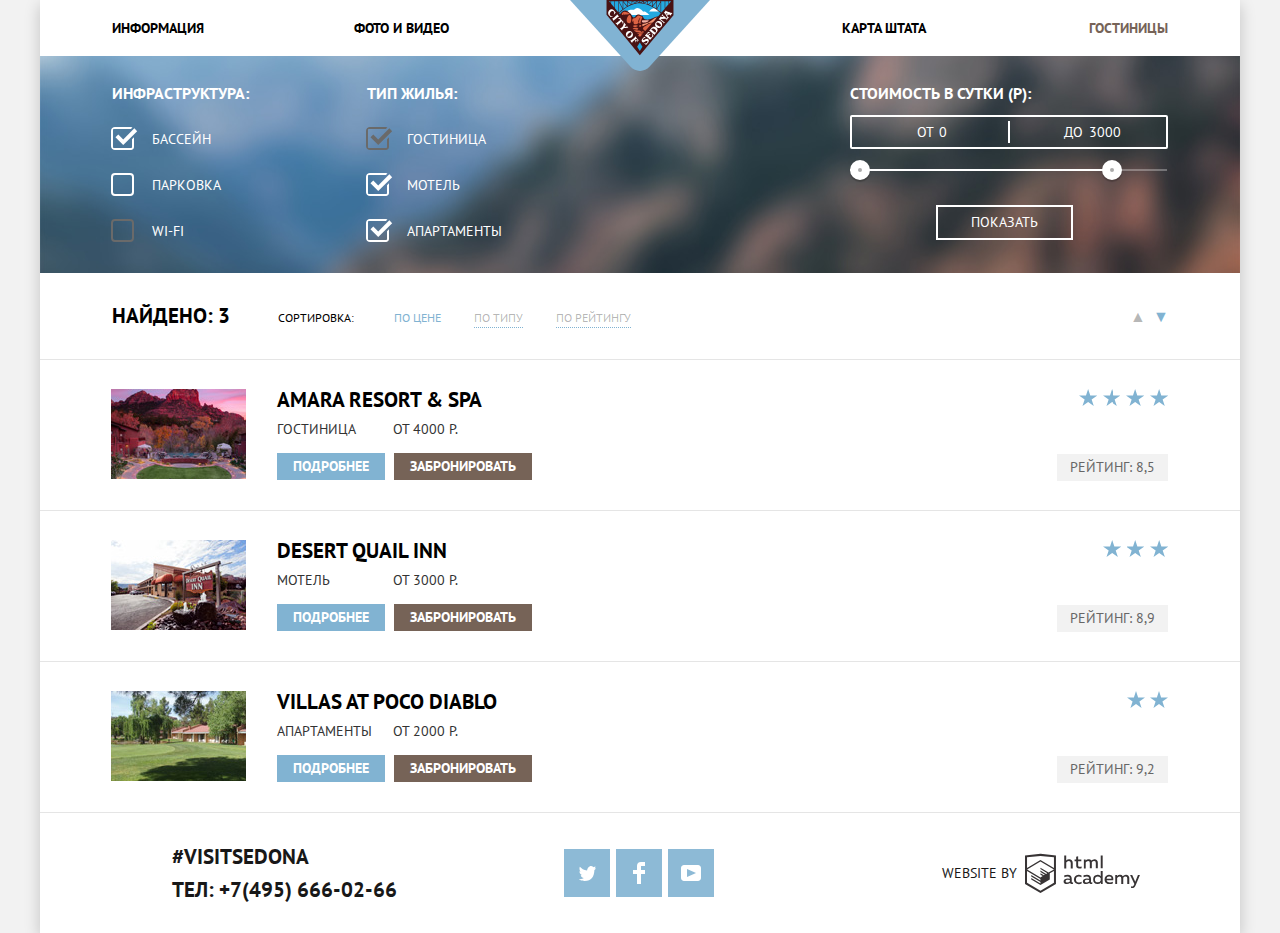
==== commit 7811d3aa: "Итог редакция 1 , правки catalog" ====
--- a/catalog.html
+++ b/catalog.html
@@ -109,7 +109,7 @@
           <h2 class="visually-hidden">Каталог жилья:</h2>
           <ul class="catalog-list">
             <li class="catalog-item">
-              <img class="catalog-item-photo" src="img/hotel-amara.jpg" width="135" height="90" alt="Фото гостиницы">
+              <img class="catalog-item-photo" src="img/hotel-amara.jpg" width="135" height="90" alt="Фото гостиницы Amara Resort & Spa">
               <div class="catalog-item-details">
                 <h3><a class="catalog-title" href="#">Amara Resort & Spa</a></h3>
                 <p class="catalog-item-price">
@@ -128,7 +128,7 @@
             </li>
 
             <li class="catalog-item">
-              <img class="catalog-item-photo" src="img/hotel-desert.jpg" width="135" height="90" alt="Фото гостиницы">
+              <img class="catalog-item-photo" src="img/hotel-desert.jpg" width="135" height="90" alt="Фото гостиницы Desert Quail Inn">
               <div class="catalog-item-details">
                 <h3><a class="catalog-title" href="#">Desert Quail Inn</a></h3>
                 <p class="catalog-item-price">
@@ -147,7 +147,7 @@
             </li>
 
             <li class="catalog-item">
-              <img class="catalog-item-photo" src="img/hotel-villas.jpg" width="135" height="90" alt="Фото гостиницы">
+              <img class="catalog-item-photo" src="img/hotel-villas.jpg" width="135" height="90" alt="Фото гостиницы Villas at Poco Diablo">
               <div class="catalog-item-details">
                 <h3><a class="catalog-title" href="#">Villas at Poco Diablo</a></h3>
                 <p class="catalog-item-price">
@@ -183,7 +183,7 @@
         <p class="footer-copyright">
           Website by
           <a class="copyright-html" href="https://htmlacademy.ru/intensive/htmlcss" aria-label="Разработчик Html Academy">
-            <svg id="Layer_1" data-name="Layer 1" xmlns="http://www.w3.org/2000/svg" viewBox="0 0 108.08 36.85" width="115"><title>logo-htmlacademy-small1</title><path d="M44.61,26.88a2,2,0,0,0,.55-0.1v1.33a3.25,3.25,0,0,1-1.18.21,1.67,1.67,0,0,1-1.67-1,4.84,4.84,0,0,1-3.14,1.08c-1.51,0-2.91-.83-2.91-2.55,0-2.13,2-2.79,3.71-2.79a11.08,11.08,0,0,1,2.17.25v-0.3c0-1-.76-1.77-2.19-1.77a7.42,7.42,0,0,0-3,.64v-1.7a10.21,10.21,0,0,1,3.19-.55c2.36,0,3.81,1.12,3.81,3.65v3a0.54,0.54,0,0,0,.49.59h0.17Zm-6.44-1.13A1.35,1.35,0,0,0,39.63,27h0.11a3.39,3.39,0,0,0,2.41-1V24.58a9.72,9.72,0,0,0-1.81-.21c-1,0-2.16.33-2.16,1.38h0Zm12.36-6.11a5,5,0,0,1,2.57.64V22a4.08,4.08,0,0,0-2.3-.7,2.75,2.75,0,1,0,0,5.49,5,5,0,0,0,2.43-.64v1.71a6.27,6.27,0,0,1-2.76.57A4.21,4.21,0,0,1,46,24.51q0-.21,0-0.41a4.32,4.32,0,0,1,4.18-4.46h0.38Zm12.17,7.24a2,2,0,0,0,.55-0.1v1.33a3.25,3.25,0,0,1-1.18.21,1.67,1.67,0,0,1-1.67-1,4.84,4.84,0,0,1-3.14,1.08c-1.51,0-2.91-.83-2.91-2.55,0-2.13,2-2.79,3.71-2.79a11.08,11.08,0,0,1,2.17.25v-0.3c0-1-.76-1.77-2.19-1.77a7.42,7.42,0,0,0-3,.64v-1.7a10.21,10.21,0,0,1,3.19-.55c2.36,0,3.81,1.12,3.81,3.65v3a0.54,0.54,0,0,0,.49.59h0.17Zm-6.44-1.13A1.35,1.35,0,0,0,57.73,27h0.11a3.39,3.39,0,0,0,2.41-1V24.58a9.72,9.72,0,0,0-1.81-.21c-1.06,0-2.16.33-2.16,1.38h0ZM73,16V28.2H71.35V26.88a3.88,3.88,0,0,1-3.19,1.54,4.4,4.4,0,0,1,0-8.78,3.81,3.81,0,0,1,3,1.3V16H73Zm-4.53,5.22a2.76,2.76,0,1,0,0,5.52A2.86,2.86,0,0,0,71.15,25V23A2.91,2.91,0,0,0,68.49,21.27ZM79,19.64c3.31,0,4.46,2.68,3.92,5.09H76.7c0.21,1.5,1.67,2.11,3.19,2.11a6.11,6.11,0,0,0,2.64-.59v1.6a7.14,7.14,0,0,1-3,.57C77,28.42,74.78,27,74.78,24a4.18,4.18,0,0,1,4-4.39H79Zm0.09,1.54a2.28,2.28,0,0,0-2.44,2.1v0.06H81.3A2,2,0,0,0,79.13,21.18Zm5.73,7V19.87h1.65v1a3.81,3.81,0,0,1,2.78-1.27A2.86,2.86,0,0,1,91.89,21a4.12,4.12,0,0,1,2.91-1.33A3.06,3.06,0,0,1,98,23V28.2h-1.9V23.05a1.59,1.59,0,0,0-1.42-1.75H94.42a2.8,2.8,0,0,0-2.07,1.12V28.2h-1.9V23.05A1.59,1.59,0,0,0,89,21.31H88.8a3,3,0,0,0-2.21,1.29v5.63H84.86Zm21.31-8.33h1.9l-3.91,9.46c-0.9,2.17-2.09,2.86-3.35,2.86a4.76,4.76,0,0,1-1.1-.14V30.46a2.86,2.86,0,0,0,.85.12c0.9,0,1.58-.64,2.07-1.9l0.17-.42-4-8.4h2l2.86,6.29ZM38.73,1.46V6.22a3.81,3.81,0,0,1,2.7-1.14,3.25,3.25,0,0,1,3.44,3.4v5.15H43V8.72a1.81,1.81,0,0,0-1.61-2h-0.3a2.93,2.93,0,0,0-2.32,1.39v5.52h-1.9V1.46h1.9ZM49.94,2.31v3h3V6.91h-3v3.81c0,1.1.5,1.46,1.58,1.46a4.49,4.49,0,0,0,1.69-.33v1.6A6.8,6.8,0,0,1,51,13.8a2.55,2.55,0,0,1-2.86-2.74V6.89H46.58V5.26h1.5V2.74Zm5.4,11.31V5.28H57v1A3.81,3.81,0,0,1,59.77,5a2.86,2.86,0,0,1,2.6,1.33A4.12,4.12,0,0,1,65.28,5,3.06,3.06,0,0,1,68.44,8.4v5.21h-1.9V8.46a1.59,1.59,0,0,0-1.42-1.75H64.89a2.8,2.8,0,0,0-2.07,1.12v5.78h-1.9V8.46A1.59,1.59,0,0,0,59.5,6.71H59.27A3,3,0,0,0,57.06,8v5.63H55.34ZM71.17,1.45H73V13.6H71.17V1.45ZM14.71,0H14.55L0,1.54V28.21l14.55,8.66,14.55-8.66V1.54Zm12.5,27.1L14.55,34.64,1.9,27.12V16.18l12.59,7.5V25L5.86,19.9v1.31l8.68,5.21v1.39L5.87,22.65V24l8.68,5.21,8.75-5.24V18.31L27.2,16V27.12Zm0-12.53-3.48,2-1.6,1L14.51,13v1.31L21,18.23H21l-0.14.09-1,.54-5.37-3.2V17l4.24,2.52-1,.67-3.2-1.9v1.31l2.1,1.24L14.5,22.1,2,14.65,14.51,7.11Zm0-1.32L14.49,5.76,1.91,13.25v-10L14.56,1.92,27.21,3.25v10h0Z" transform="translate(0 -0.02)" fill="#231f20"/></svg>
+            <svg id="Layer_1" data-name="Layer 1" xmlns="http://www.w3.org/2000/svg" viewBox="0 0 108.08 36.85" width="115" height="41"><title>logo-htmlacademy-small1</title><path d="M44.61,26.88a2,2,0,0,0,.55-0.1v1.33a3.25,3.25,0,0,1-1.18.21,1.67,1.67,0,0,1-1.67-1,4.84,4.84,0,0,1-3.14,1.08c-1.51,0-2.91-.83-2.91-2.55,0-2.13,2-2.79,3.71-2.79a11.08,11.08,0,0,1,2.17.25v-0.3c0-1-.76-1.77-2.19-1.77a7.42,7.42,0,0,0-3,.64v-1.7a10.21,10.21,0,0,1,3.19-.55c2.36,0,3.81,1.12,3.81,3.65v3a0.54,0.54,0,0,0,.49.59h0.17Zm-6.44-1.13A1.35,1.35,0,0,0,39.63,27h0.11a3.39,3.39,0,0,0,2.41-1V24.58a9.72,9.72,0,0,0-1.81-.21c-1,0-2.16.33-2.16,1.38h0Zm12.36-6.11a5,5,0,0,1,2.57.64V22a4.08,4.08,0,0,0-2.3-.7,2.75,2.75,0,1,0,0,5.49,5,5,0,0,0,2.43-.64v1.71a6.27,6.27,0,0,1-2.76.57A4.21,4.21,0,0,1,46,24.51q0-.21,0-0.41a4.32,4.32,0,0,1,4.18-4.46h0.38Zm12.17,7.24a2,2,0,0,0,.55-0.1v1.33a3.25,3.25,0,0,1-1.18.21,1.67,1.67,0,0,1-1.67-1,4.84,4.84,0,0,1-3.14,1.08c-1.51,0-2.91-.83-2.91-2.55,0-2.13,2-2.79,3.71-2.79a11.08,11.08,0,0,1,2.17.25v-0.3c0-1-.76-1.77-2.19-1.77a7.42,7.42,0,0,0-3,.64v-1.7a10.21,10.21,0,0,1,3.19-.55c2.36,0,3.81,1.12,3.81,3.65v3a0.54,0.54,0,0,0,.49.59h0.17Zm-6.44-1.13A1.35,1.35,0,0,0,57.73,27h0.11a3.39,3.39,0,0,0,2.41-1V24.58a9.72,9.72,0,0,0-1.81-.21c-1.06,0-2.16.33-2.16,1.38h0ZM73,16V28.2H71.35V26.88a3.88,3.88,0,0,1-3.19,1.54,4.4,4.4,0,0,1,0-8.78,3.81,3.81,0,0,1,3,1.3V16H73Zm-4.53,5.22a2.76,2.76,0,1,0,0,5.52A2.86,2.86,0,0,0,71.15,25V23A2.91,2.91,0,0,0,68.49,21.27ZM79,19.64c3.31,0,4.46,2.68,3.92,5.09H76.7c0.21,1.5,1.67,2.11,3.19,2.11a6.11,6.11,0,0,0,2.64-.59v1.6a7.14,7.14,0,0,1-3,.57C77,28.42,74.78,27,74.78,24a4.18,4.18,0,0,1,4-4.39H79Zm0.09,1.54a2.28,2.28,0,0,0-2.44,2.1v0.06H81.3A2,2,0,0,0,79.13,21.18Zm5.73,7V19.87h1.65v1a3.81,3.81,0,0,1,2.78-1.27A2.86,2.86,0,0,1,91.89,21a4.12,4.12,0,0,1,2.91-1.33A3.06,3.06,0,0,1,98,23V28.2h-1.9V23.05a1.59,1.59,0,0,0-1.42-1.75H94.42a2.8,2.8,0,0,0-2.07,1.12V28.2h-1.9V23.05A1.59,1.59,0,0,0,89,21.31H88.8a3,3,0,0,0-2.21,1.29v5.63H84.86Zm21.31-8.33h1.9l-3.91,9.46c-0.9,2.17-2.09,2.86-3.35,2.86a4.76,4.76,0,0,1-1.1-.14V30.46a2.86,2.86,0,0,0,.85.12c0.9,0,1.58-.64,2.07-1.9l0.17-.42-4-8.4h2l2.86,6.29ZM38.73,1.46V6.22a3.81,3.81,0,0,1,2.7-1.14,3.25,3.25,0,0,1,3.44,3.4v5.15H43V8.72a1.81,1.81,0,0,0-1.61-2h-0.3a2.93,2.93,0,0,0-2.32,1.39v5.52h-1.9V1.46h1.9ZM49.94,2.31v3h3V6.91h-3v3.81c0,1.1.5,1.46,1.58,1.46a4.49,4.49,0,0,0,1.69-.33v1.6A6.8,6.8,0,0,1,51,13.8a2.55,2.55,0,0,1-2.86-2.74V6.89H46.58V5.26h1.5V2.74Zm5.4,11.31V5.28H57v1A3.81,3.81,0,0,1,59.77,5a2.86,2.86,0,0,1,2.6,1.33A4.12,4.12,0,0,1,65.28,5,3.06,3.06,0,0,1,68.44,8.4v5.21h-1.9V8.46a1.59,1.59,0,0,0-1.42-1.75H64.89a2.8,2.8,0,0,0-2.07,1.12v5.78h-1.9V8.46A1.59,1.59,0,0,0,59.5,6.71H59.27A3,3,0,0,0,57.06,8v5.63H55.34ZM71.17,1.45H73V13.6H71.17V1.45ZM14.71,0H14.55L0,1.54V28.21l14.55,8.66,14.55-8.66V1.54Zm12.5,27.1L14.55,34.64,1.9,27.12V16.18l12.59,7.5V25L5.86,19.9v1.31l8.68,5.21v1.39L5.87,22.65V24l8.68,5.21,8.75-5.24V18.31L27.2,16V27.12Zm0-12.53-3.48,2-1.6,1L14.51,13v1.31L21,18.23H21l-0.14.09-1,.54-5.37-3.2V17l4.24,2.52-1,.67-3.2-1.9v1.31l2.1,1.24L14.5,22.1,2,14.65,14.51,7.11Zm0-1.32L14.49,5.76,1.91,13.25v-10L14.56,1.92,27.21,3.25v10h0Z" transform="translate(0 -0.02)" fill="#231f20"/></svg>
           </a>
         </p>
       </footer>
--- a/css/style-min.css
+++ b/css/style-min.css
@@ -1 +1 @@
-@-webkit-keyframes leaves{0%{-webkit-transform:translateY(-300px);transform:translateY(-300px)}to{-webkit-transform:translateY(0);transform:translateY(0)}}@keyframes leaves{0%{-webkit-transform:translateY(-300px);transform:translateY(-300px)}to{-webkit-transform:translateY(0);transform:translateY(0)}}@-webkit-keyframes shake{0%,to{-webkit-transform:translateX(0);transform:translateX(0)}10%,30%,50%,70%,90%{-webkit-transform:translateX(-10px);transform:translateX(-10px)}20%,40%,60%,80%{-webkit-transform:translateX(10px);transform:translateX(10px)}}@keyframes shake{0%,to{-webkit-transform:translateX(0);transform:translateX(0)}10%,30%,50%,70%,90%{-webkit-transform:translateX(-10px);transform:translateX(-10px)}20%,40%,60%,80%{-webkit-transform:translateX(10px);transform:translateX(10px)}}.btn,body{text-transform:uppercase}body{margin:0;padding:0;font-family:'PT Sans','Arial',sans-serif;font-size:14px;line-height:21px;color:#333;background-color:#f2f2f2}.container{position:relative;margin:0 auto;width:1200px;box-shadow:0 5px 15px 0 rgba(0,1,1,.2);background-color:#fff}img{max-width:100%}a{text-decoration:none}.btn{font:inherit;font-weight:700;text-align:center;color:#fff;background-color:#766357;border:0;cursor:pointer}.btn:focus,.btn:hover{background-color:#604e43}.btn:active{color:rgba(255,255,255,.3);background-color:#503e33}.visually-hidden{position:absolute;width:1px;height:1px;margin:-1px;border:0;padding:0;white-space:nowrap;-webkit-clip-path:inset(100%);clip-path:inset(100%);clip:rect(0 0 0 0);overflow:hidden}.main-header{position:relative;margin:0;padding:0;min-height:56px}.main-header-logo{position:absolute;left:50%;margin-left:-70px}.main-navigation{font-weight:700;line-height:26px}.main-nav-list{display:flex;flex-wrap:wrap;margin:0 72px;padding:0;list-style:none}.main-nav-list li{display:flex;align-items:center;width:242px;min-height:56px}.nav-to-left{justify-content:flex-start}.nav-to-right{justify-content:flex-end}.main-nav-list li:nth-child(3){margin-left:88px}.main-navigation a{color:#000}.main-navigation a:focus,.main-navigation a:hover{color:#81b3d2}.main-navigation a:active{color:rgba(0,0,0,.3)}.info,.main-img{justify-content:center}.main-img{display:flex;padding-top:76px;padding-bottom:79px;background-color:#ddebf4;background-image:url(../img/bg-maska.png),url(../img/bg-index.jpg);background-position:center calc(100% + 1px),0 28%;background-repeat:no-repeat,no-repeat}.info{flex-direction:column;align-items:center;min-height:216px;line-height:26px;text-align:center}.info b{margin-top:22px;width:440px;font-size:21px;font-weight:700;color:#000}.info p{margin-top:27px}.advantage-photo,.info{display:flex}.advantage-photo-text{padding:47px 49px 45px;width:400px;box-sizing:border-box;display:flex;flex-direction:column;justify-content:space-between;color:#fff;text-align:center;background-color:#81b3d2}.advantage-img{background-color:#ddebf4}.advantage-header{font-size:21px;font-weight:700}.advantage-with-num .advantage-header{width:150px;margin-left:auto;margin-right:auto}.advantage-photo-text .advantage-header{width:151px;margin-left:auto;margin-right:auto;margin-bottom:24px}.advantage-without-num .advantage-header{margin-top:29px;margin-bottom:10px}.advantage-num{margin-bottom:7px}.advantage-list{margin:0;padding:0;display:flex;list-style:none}.advantage-without-num{padding-top:56px;box-sizing:border-box;min-height:330px}.advantage-item{width:400px;padding-left:49px;padding-right:49px;display:flex;flex-direction:column;text-align:center}.advantage-with-num .advantage-text{width:262px;margin-left:auto;margin-right:auto}.advantage-with-num .advantage-text5{width:259px;margin:auto}.icon-house::before{content:url(../img/icon-house.svg);width:75px;height:72px;margin:4px auto 0}.icon-food::before{content:url(../img/icon-food.svg);width:74px;height:70px;margin:6px auto 0}.icon-souvenir::before{content:url(../img/icon-souvenir.svg);width:64px;height:76px;margin:0 auto}.advantage-with-num{position:relative;padding-top:47px;min-height:256px;box-sizing:border-box;z-index:2;background-color:#eee}.advantage-with-num .advantage-header{margin-bottom:25px}.hotel-search{position:relative;display:flex;flex-direction:column;align-items:center;min-height:291px;z-index:1}.hotel-search-title{margin:56px 0 16px;font-size:30px;line-height:36px;font-weight:700}.hotel-search p{width:440px;text-align:center;line-height:24px}.btn-search{margin-top:33px;padding:30px 138px;width:293px;font-size:21px;line-height:26px}.hotel-search-form{position:absolute;top:100%;z-index:-2;display:none;padding:55px;box-sizing:border-box;width:568px;min-height:395px;left:50%;margin-left:-284px;background-color:#fff;box-shadow:0 7px 15px 0 rgba(0,1,1,.15)}.hotel-search::before{content:"";left:0;position:absolute;width:100%;height:100%;z-index:-1;background-color:#fff}.form-search-show{display:flex;flex-direction:column;-webkit-animation-name:leaves;animation-name:leaves;-webkit-animation-duration:1s;animation-duration:1s}.form-search-error{-webkit-animation-name:shake;animation-name:shake;-webkit-animation-duration:.6s;animation-duration:.6s}.hotel-search-form,.hotel-search-form input{line-height:26px;color:#000;text-transform:uppercase}.hotel-search-form{font-weight:700}.hotel-search-form input{font:inherit;background-color:#f2f2f2;border:2px solid #f2f2f2}.hotel-search-item{position:relative;display:flex;flex-wrap:wrap;margin-bottom:29px}.hotel-search-item label{display:block;padding-top:6px;width:105px}.hotel-search-form input:hover{background-color:#ebebeb;border:2px solid #ebebeb}.hotel-search-form input:focus{background-color:#fff;border:2px solid #e5e5e5}.hotel-search-form .data-input{padding:4px 40px 4px 10px;width:346px;box-sizing:border-box;margin-left:auto}.hotel-search-container{display:flex;justify-content:space-between;margin-top:1px}.hotel-search-container label{margin-right:7px}.btn-calendar{position:absolute;right:9px;top:8px;display:flex;padding:0;border:0;background-color:transparent;cursor:pointer}.btn-calendar path{fill:#cacaca}.btn-calendar:focus path,.btn-calendar:hover path{fill:#000}.btn-calendar:active path,.copyright-html:hover path{fill:#81b3d2}.hotel-search-container .person-child{width:56px}.person-input{padding:4px 36px;box-sizing:border-box;text-align:center;width:114px}.btn-input{padding:0;border:0;width:38px;height:38px;background-color:transparent;cursor:pointer}.btn-minus,.btn-plus{position:absolute;right:75px}.btn-plus{right:0}.btn-minus::before,.btn-plus::after,.btn-plus::before{content:"";position:absolute;left:13px;top:18px;width:12px;height:3px;background-color:#a9a9a9}.btn-plus::after,.btn-plus::before{width:11px;left:14px}.btn-plus::after{top:14px;left:18px;width:3px;height:11px}.btn-minus:focus::before,.btn-minus:hover::before,.btn-plus:focus::after,.btn-plus:focus::before,.btn-plus:hover::after,.btn-plus:hover::before{background-color:#000}.btn-form,.btn-minus:active::before,.btn-plus:active::after,.btn-plus:active::before{background-color:#81b3d2}.btn-form{margin-top:25px;padding-top:16px;padding-bottom:16px;font-size:21px;line-height:26px;width:100%}.btn-form:focus,.btn-form:hover{background-color:#669ec0}.btn-form:active{background-color:#5496bd}.map,.map iframe{position:relative;z-index:0}.map p{position:absolute;left:0;top:0;z-index:1;margin:0}.map iframe{display:block;z-index:2;border:0}.main-footer{position:absolute;bottom:0;padding-left:132px;padding-right:94px;min-height:120px;width:1200px;box-sizing:border-box;z-index:3;display:flex;align-items:center;background-color:#fff;opacity:.9}.footer-contacts{margin-right:167px;width:225px;font-size:21px;line-height:26px;font-weight:700;color:#000}.footer-contacts a{margin-left:5px;color:#000}.contacts-tel{display:block;margin-top:7px}.social{margin-top:30px;margin-bottom:36px}.social-list{padding:0;margin:0;display:flex;flex-wrap:wrap;justify-content:space-between;list-style:none}.social-list li{width:46px;height:48px;margin-right:6px;margin-top:6px;background-color:#81b3d2}.social-button{position:relative;display:block;width:100%;height:100%}.social-button-fb::after,.social-button-t::after,.social-button-y::after{content:"";position:absolute;top:17px;left:15px;width:17px;height:15px;background-image:url(../img/icon-twitter.svg);background-repeat:no-repeat}.social-button-fb::after,.social-button-y::after{top:13px;left:17px;width:12px;height:22px;background-image:url(../img/icon-fb.svg)}.social-button-y::after{top:16px;left:13px;width:20px;height:16px;background-image:url(../img/icon-youtube.svg)}.social-button:focus,.social-button:hover{background-color:#669dc0}.social-button:active{background-color:#5495bd}.social-button-fb:active::after,.social-button-t:active::after,.social-button-y:active::after{opacity:.3}.footer-copyright{margin-left:auto;display:flex;align-items:center;width:204px;line-height:26px;color:#000}.footer-copyright a{display:flex;margin-left:8px}.copyright-html:active path,.copyright-html:focus path{fill:#bdbbbc}.filter{padding-top:27px;padding-bottom:6px;color:#fff;background-color:#7597bc;background-image:url(../img/bg-filter.jpg);background-position:0 50%;background-repeat:no-repeat}.filter-form{display:flex}.filter fieldset{width:230px;margin:0;padding:0;border:0}.filter fieldset:first-child{margin-right:25px}.filter fieldset:last-child{width:318px;margin-left:auto}.filter legend{margin-bottom:11px;font-size:16px;line-height:21px;font-weight:700}.filter ul{padding:0;list-style:none}.filter-item{margin-bottom:25px;padding-left:40px}.filter-item label{position:relative;display:block;cursor:pointer}.filter-input-checkbox+label::before{content:"";position:absolute;left:-41px;top:-2px;width:19px;height:19px;border:2px solid #fff;border-radius:4px}.filter-input-checkbox:checked+label::before{width:27px;height:23px;border:0;background-image:url(../img/checkbox-on.svg);background-repeat:no-repeat}.filter-input-checkbox:disabled+label::before{border-color:#6a6a6a;cursor:default}.filter-input-checkbox:disabled+label{cursor:default}.filter-input-checkbox:disabled:checked+label::before{background-image:url(../img/checkbox-disabled.svg);background-repeat:no-repeat;border:0;cursor:default}.filter-input-checkbox:disabled:checked+label{cursor:default}.filter-price{position:relative;margin-bottom:20px;width:314px;min-height:30px;font-size:0;border:2px solid #fff;border-radius:2px}.filter-price::after{content:"";position:absolute;top:50%;left:50%;width:2px;height:22px;background-color:#fff;-webkit-transform:translate(-50%,-50%);transform:translate(-50%,-50%)}.filter-price label{display:inline-block;vertical-align:top;font-size:14px;line-height:30px;cursor:pointer}.filter-price .max-place,.filter-price .min-place{padding-left:65px;width:82px}.filter input{width:50px;margin:0;font:inherit;color:inherit;line-height:21px;background-color:transparent;border:0}.filter-range{position:relative;margin-bottom:34px}.filter-range .scale{width:317px;height:2px;background:rgba(255,255,255,.3)}.filter-range .second-scale{width:80%;height:2px;background-color:#fff}.range-toggle{position:absolute;top:-9px;width:4px;height:4px;background-color:#ababab;border:8px solid #fff;border-radius:50%;box-shadow:0 2px 1px 0 rgba(0,1,1,.2);cursor:pointer}.range-toggle-min{left:0}.range-toggle-max{right:46px}.range-toggle:hover{border-width:9px}.bnt-filter{display:block;padding:5px 33px;margin-left:86px;font-weight:400;background-color:transparent;border:2px solid #fff}.bnt-filter:focus,.bnt-filter:hover{color:#000;background-color:#fff}.content{width:1056px;margin:0 auto}.sorting{display:flex;align-items:center;padding-top:30px;padding-bottom:30px}.sorting-total{margin-right:48px;font-size:21px;line-height:26px;font-weight:700;color:#000}.sorting-type{display:flex;flex-wrap:wrap;width:830px;margin-top:5px}.sorting-title{margin-right:40px;font-size:12px;line-height:18px;color:#000}.sorting button{margin-right:33px;padding:0;font:inherit;text-transform:uppercase;font-size:12px;line-height:18px;color:rgba(0,0,0,.3);background-color:transparent;border:0;border-bottom:1px dotted #81b3d2}.sorting .btn-sorting:focus,.sorting .btn-sorting:hover{color:#81b3d2;cursor:pointer}.sorting .btn-sorting:active{color:#000;border:0}.sorting .sorting-active{border:0;color:#81b3d2;cursor:default}.sorting-icon{margin-left:auto}.sorting-icon button{margin:0;padding:0;font-size:16px}.sorting .btn-icon{margin-right:3px;border:0}.sorting .btn-icon:focus,.sorting .btn-icon:hover{color:#000;cursor:pointer}.sorting .btn-icon:active{color:#81b3d2}.menu-current{color:#766357}.catalog-list{margin:0;padding:0;list-style:none}.catalog-item{padding:29px 72px 29px 71px;display:flex;border-top:1px solid #e5e5e5}.catalog-item:last-child{border-bottom:1px solid #e5e5e5}.catalog-item h3,.catalog-item p{margin:0;padding:0}.catalog-item-details{display:flex;flex-direction:column;margin-right:15px;margin-left:31px;width:750px}.catalog-item-details h3{font-size:21px;text-align:left}.catalog-item-details .catalog-title{color:#000}.catalog-item-details .catalog-title:focus,.catalog-item-details .catalog-title:hover{color:#81b3d2}.catalog-item-details .catalog-title:active{color:rgba(0,0,0,.3)}.catalog-item .catalog-item-price{margin-top:9px;margin-bottom:13px;display:flex}.catalog-category{min-width:110px;margin-right:6px}.catalog-item-btn .btn-details,.catalog-item-btn .btn-reserve{display:inline-block;vertical-align:top;padding:3px 16px;margin-right:5px;background-color:#81b3d2}.catalog-item-btn .btn-reserve{background-color:#766357}.catalog-item-btn .btn-reserve:focus,.catalog-item-btn .btn-reserve:hover{background-color:#604e43}.catalog-item-btn .btn-reserve:active{background-color:#503e33;color:rgba(255,255,255,.3)}.catalog-item-btn .btn-details:focus,.catalog-item-btn .btn-details:hover{background-color:#669ec0}.catalog-item-btn .btn-details:active{background-color:#5496bd}.catalog-rating,.stars-rating{display:inline-block;vertical-align:top}.catalog-rating{text-align:right;margin-left:auto}.stars-rating{width:18px;height:17px;background-image:url(../img/star.svg);background-repeat:no-repeat;margin-bottom:48px;margin-left:2px}.catalog-item .rating{display:flex;justify-content:center;padding:3px 13px;color:#666;text-align:center;background-color:#f2f2f2}.footer-catalog{position:static}+@-webkit-keyframes shake{0%,to{-webkit-transform:translateX(0);transform:translateX(0)}10%,30%,50%,70%,90%{-webkit-transform:translateX(-10px);transform:translateX(-10px)}20%,40%,60%,80%{-webkit-transform:translateX(10px);transform:translateX(10px)}}@keyframes shake{0%,to{-webkit-transform:translateX(0);transform:translateX(0)}10%,30%,50%,70%,90%{-webkit-transform:translateX(-10px);transform:translateX(-10px)}20%,40%,60%,80%{-webkit-transform:translateX(10px);transform:translateX(10px)}}.btn,body{text-transform:uppercase}body{margin:0;padding:0;font-family:"PT Sans","Arial",sans-serif;font-size:14px;line-height:21px;color:#333;background-color:#f2f2f2}.container{position:relative;margin:0 auto;width:1200px;box-shadow:0 5px 15px 0 rgba(0,1,1,.2);background-color:#fff}img{max-width:100%}a{text-decoration:none}.btn{font:inherit;font-weight:700;text-align:center;color:#fff;background-color:#766357;border:0;cursor:pointer}.btn:focus,.btn:hover{background-color:#604e43}.btn:active{color:rgba(255,255,255,.3);background-color:#503e33}.visually-hidden{position:absolute;width:1px;height:1px;margin:-1px;border:0;padding:0;white-space:nowrap;-webkit-clip-path:inset(100%);clip-path:inset(100%);clip:rect(0 0 0 0);overflow:hidden}.main-header{position:relative;margin:0;padding:0;min-height:56px}.main-header-logo{position:absolute;left:50%;margin-left:-70px}.main-navigation{font-weight:700;line-height:26px}.main-nav-list{display:flex;flex-wrap:wrap;margin:0 72px;padding:0;list-style:none}.main-nav-list li{display:flex;align-items:center;width:242px;min-height:56px}.nav-to-left{justify-content:flex-start}.nav-to-right{justify-content:flex-end}.main-nav-list li:nth-child(3){margin-left:88px}.main-navigation a{color:#000}.main-navigation a:focus,.main-navigation a:hover{color:#81b3d2}.main-navigation a:active{color:rgba(0,0,0,.3)}.info,.main-img{justify-content:center}.main-img{display:flex;padding-top:76px;padding-bottom:79px;background-color:#ddebf4;background-image:url(../img/bg-maska.png),url(../img/bg-index.jpg);background-position:center calc(100% + 1px),0 28%;background-repeat:no-repeat,no-repeat}.info{flex-direction:column;align-items:center;min-height:216px;line-height:26px;text-align:center}.info b{margin-top:22px;width:440px;font-size:21px;font-weight:700;color:#000}.info p{margin-top:27px}.advantage-photo,.info{display:flex}.advantage-photo-text{padding:47px 49px 45px;width:400px;box-sizing:border-box;display:flex;flex-direction:column;justify-content:space-between;color:#fff;text-align:center;background-color:#81b3d2}.advantage-img{background-color:#ddebf4}.advantage-header{font-size:21px;font-weight:700}.advantage-with-num .advantage-header{width:150px;margin-left:auto;margin-right:auto}.advantage-photo-text .advantage-header{width:151px;margin-left:auto;margin-right:auto;margin-bottom:24px}.advantage-without-num .advantage-header{margin-top:29px;margin-bottom:10px}.advantage-num{margin-bottom:7px}.advantage-list{margin:0;padding:0;display:flex;flex-wrap:wrap;list-style:none}.advantage-without-num{padding-top:56px;box-sizing:border-box;min-height:330px}.advantage-item{width:302px;padding-left:49px;padding-right:49px;display:flex;flex-direction:column;text-align:center}.advantage-with-num .advantage-text{width:262px;margin-left:auto;margin-right:auto}.advantage-with-num .advantage-text5{width:259px;margin:auto}.icon-house::before{content:url(../img/icon-house.svg);width:75px;height:72px;margin:4px auto 0}.icon-food::before{content:url(../img/icon-food.svg);width:74px;height:70px;margin:6px auto 0}.icon-souvenir::before{content:url(../img/icon-souvenir.svg);width:64px;height:76px;margin:0 auto}.advantage-with-num{position:relative;padding-top:47px;min-height:256px;box-sizing:border-box;z-index:2;background-color:#eee}.advantage-with-num .advantage-header{margin-bottom:25px}.hotel-search{position:relative;display:flex;flex-direction:column;align-items:center;min-height:291px;z-index:1}.hotel-search-title{margin:56px 0 16px;font-size:30px;line-height:36px;font-weight:700}.hotel-search p{width:440px;text-align:center;line-height:24px}.btn-search{margin-top:33px;padding:30px 138px;width:567px;font-size:21px;line-height:26px}.hotel-search-form{position:absolute;top:100%;z-index:-2;display:flex;flex-direction:column;padding:55px;box-sizing:border-box;width:568px;min-height:395px;left:50%;margin-left:-284px;background-color:#fff;box-shadow:0 7px 15px 0 rgba(0,1,1,.15);transition-property:top;transition-duration:1s}.hotel-search::before{content:"";left:0;position:absolute;width:100%;height:100%;z-index:-1;background-color:#fff}.hotel-search-form.form-search-close{top:-120px}.form-search-error{-webkit-animation-name:shake;animation-name:shake;-webkit-animation-duration:.6s;animation-duration:.6s}.hotel-search-form,.hotel-search-form input{line-height:26px;color:#000;text-transform:uppercase}.hotel-search-form{font-weight:700}.hotel-search-form input{font:inherit;background-color:#f2f2f2;border:2px solid #f2f2f2}.hotel-search-item{position:relative;display:flex;flex-wrap:wrap;margin-bottom:29px}.hotel-search-item label{display:block;padding-top:6px;width:105px}.hotel-search-form input:hover{background-color:#ebebeb;border:2px solid #ebebeb}.hotel-search-form input:focus{background-color:#fff;border:2px solid #e5e5e5}.hotel-search-form .data-input{padding:4px 40px 4px 10px;width:346px;box-sizing:border-box;margin-left:auto}.hotel-search-container{display:flex;justify-content:space-between;margin-top:1px}.hotel-search-container label{margin-right:7px}.hotel-search-item input::placeholder{color:#000}.hotel-search-item input::-webkit-input-placeholder{color:#000}.hotel-search-item input::-moz-placeholder{color:#000;opacity:1}.btn-calendar{position:absolute;right:9px;top:8px;display:flex;padding:0;border:0;background-color:transparent;cursor:pointer}.btn-calendar path{fill:#cacaca}.btn-calendar:focus path,.btn-calendar:hover path{fill:#000}.btn-calendar:active path,.copyright-html:hover path{fill:#81b3d2}.hotel-search-container .person-child{width:56px}.person-input{padding:4px 36px;box-sizing:border-box;text-align:center;width:114px}.btn-input{padding:0;border:0;width:38px;height:38px;background-color:transparent;cursor:pointer}.btn-minus,.btn-plus{position:absolute;right:75px}.btn-plus{right:0}.btn-minus::before,.btn-plus::after,.btn-plus::before{content:"";position:absolute;left:13px;top:18px;width:12px;height:3px;background-color:#a9a9a9}.btn-plus::after,.btn-plus::before{width:11px;left:14px}.btn-plus::after{top:14px;left:18px;width:3px;height:11px}.btn-minus:focus::before,.btn-minus:hover::before,.btn-plus:focus::after,.btn-plus:focus::before,.btn-plus:hover::after,.btn-plus:hover::before{background-color:#000}.btn-form,.btn-minus:active::before,.btn-plus:active::after,.btn-plus:active::before{background-color:#81b3d2}.btn-form{margin-top:25px;padding-top:16px;padding-bottom:16px;font-size:21px;line-height:26px;width:100%}.btn-form:focus,.btn-form:hover{background-color:#669ec0}.btn-form:active{background-color:#5496bd}.map,.map iframe{position:relative;z-index:0}.map p{position:absolute;left:0;top:0;z-index:1;margin:0}.map iframe{display:block;z-index:2;border:0}.main-footer{position:absolute;bottom:0;padding-left:132px;padding-right:94px;min-height:120px;width:1200px;box-sizing:border-box;z-index:3;display:flex;align-items:center;background-color:#fff;opacity:.9}.footer-contacts{margin-right:167px;width:225px;font-size:21px;line-height:26px;font-weight:700;color:#000}.footer-contacts a{margin-left:5px;color:#000}.contacts-tel{display:block;margin-top:7px}.social{margin-top:30px;margin-bottom:36px}.social-list{padding:0;margin:0;display:flex;flex-wrap:wrap;width:156px;list-style:none}.social-list li{width:46px;height:48px;margin-right:6px;margin-top:6px;background-color:#81b3d2}.social-button{position:relative;display:block;width:100%;height:100%}.social-button-fb::after,.social-button-t::after,.social-button-y::after{content:"";position:absolute;top:17px;left:15px;width:17px;height:15px;background-image:url(../img/icon-twitter.svg);background-repeat:no-repeat}.social-button-fb::after,.social-button-y::after{top:13px;left:17px;width:12px;height:22px;background-image:url(../img/icon-fb.svg)}.social-button-y::after{top:16px;left:13px;width:20px;height:16px;background-image:url(../img/icon-youtube.svg)}.social-button:focus,.social-button:hover{background-color:#669dc0}.social-button:active{background-color:#5495bd}.social-button-fb:active::after,.social-button-t:active::after,.social-button-y:active::after{opacity:.3}.footer-copyright{margin-left:auto;display:flex;align-items:center;width:204px;line-height:26px;color:#000}.footer-copyright a{display:flex;margin-left:8px}.copyright-html:active path,.copyright-html:focus path{fill:#bdbbbc}.filter{padding-top:27px;padding-bottom:6px;color:#fff;background-color:#7597bc;background-image:url(../img/bg-filter.jpg);background-position:0 50%;background-repeat:no-repeat}.filter-form,.sorting li{display:flex}.filter fieldset{width:230px;margin:0;padding:0;border:0}.filter fieldset:first-child{margin-right:25px}.filter fieldset:last-child{width:318px;margin-left:auto}.filter legend{margin-bottom:11px;font-size:16px;line-height:21px;font-weight:700}.filter ul{padding:0;list-style:none}.filter-item{margin-bottom:25px;padding-left:40px}.filter-item label{position:relative;display:block;cursor:pointer}.filter-input-checkbox+label::before{content:"";position:absolute;left:-41px;top:-2px;width:19px;height:19px;border:2px solid #fff;border-radius:4px}.btn-focus:focus,.filter-input-checkbox:focus+label::before,.input-focus:focus{outline:#3b99fc solid 2px}.filter-input-checkbox:checked+label::before{width:27px;height:23px;border:0;background-image:url(../img/checkbox-on.svg);background-repeat:no-repeat}.filter-input-checkbox:disabled+label::before{border-color:#6a6a6a;cursor:default}.filter-input-checkbox:disabled+label{cursor:default}.filter-input-checkbox:disabled:checked+label::before{background-image:url(../img/checkbox-disabled.svg);background-repeat:no-repeat;border:0;cursor:default}.filter-input-checkbox:disabled:checked+label{cursor:default}.filter-price{position:relative;margin-bottom:20px;width:314px;min-height:30px;font-size:0;border:2px solid #fff;border-radius:2px}.filter-price::after{content:"";position:absolute;top:50%;left:50%;width:2px;height:22px;background-color:#fff;-webkit-transform:translate(-50%,-50%);transform:translate(-50%,-50%)}.filter-price label{display:inline-block;vertical-align:top;font-size:14px;line-height:30px;cursor:pointer}.filter-price .max-place,.filter-price .min-place{padding-left:65px;width:82px}.filter-price input::placeholder{color:#fff}.filter-price input::-webkit-input-placeholder{color:#fff}.filter-price input::-moz-placeholder{color:#fff;opacity:1}.filter input{width:50px;margin:0;font:inherit;color:inherit;line-height:21px;background-color:transparent;border:0}.filter-range{position:relative;margin-bottom:34px}.filter-range .scale{width:317px;height:2px;background:rgba(255,255,255,.3)}.filter-range .second-scale{width:80%;height:2px;background-color:#fff}.range-toggle{position:absolute;top:-9px;width:4px;height:4px;background-color:#ababab;border:8px solid #fff;border-radius:50%;box-shadow:0 2px 1px 0 rgba(0,1,1,.2);cursor:pointer}.range-toggle-min{left:0}.range-toggle-max{right:46px}.range-toggle:hover{border-width:9px}.range-toggle-min:hover{top:-10px;left:-1px}.range-toggle-max:hover{top:-10px;right:45px}.bnt-filter{display:block;padding:5px 33px;margin-left:86px;font-weight:400;background-color:transparent;border:2px solid #fff}.bnt-filter:focus,.bnt-filter:hover{color:#000;background-color:#fff}.content{width:1056px;margin:0 auto}.sorting{display:flex;align-items:center;padding-top:30px;padding-bottom:30px}.sorting .sorting-list{display:flex;flex-wrap:wrap;margin:0;padding:0;list-style:none}.sorting-total{margin-right:48px;font-size:21px;line-height:26px;font-weight:700;color:#000}.sorting-type{display:flex;flex-wrap:wrap;width:830px;margin-top:5px}.sorting a,.sorting-title{font-size:12px;line-height:18px}.sorting-title{margin-right:40px;color:#000}.sorting a{margin-right:33px;padding:0;text-transform:uppercase;color:rgba(0,0,0,.3);background-color:transparent;border:0;border-bottom:1px dotted #81b3d2}.sorting .btn-sorting:focus,.sorting .btn-sorting:hover{color:#81b3d2;cursor:pointer}.sorting .btn-sorting:active{color:#000;border:0}.sorting .sorting-active{border:0;color:#81b3d2;cursor:default}.sorting-icon{margin-left:auto}.sorting-icon li{width:15px;margin-left:8px}.sorting-icon a{margin:0;padding:0;font-size:16px}.sorting .btn-icon{border:0}.sorting .btn-icon:focus,.sorting .btn-icon:hover{color:#000;cursor:pointer}.sorting .btn-icon:active{color:#81b3d2}.menu-current{color:#766357}.catalog-list{margin:0;padding:0;list-style:none}.catalog-item{padding:29px 72px 29px 71px;display:flex;border-top:1px solid #e5e5e5}.catalog-item:last-child{border-bottom:1px solid #e5e5e5}.catalog-item h3,.catalog-item p{margin:0;padding:0}.catalog-item-details{display:flex;flex-direction:column;margin-right:15px;margin-left:31px;width:750px}.catalog-item-details h3{font-size:21px;text-align:left}.catalog-item-details .catalog-title{color:#000}.catalog-item-details .catalog-title:focus,.catalog-item-details .catalog-title:hover{color:#81b3d2}.catalog-item-details .catalog-title:active{color:rgba(0,0,0,.3)}.catalog-item .catalog-item-price{margin-top:9px;margin-bottom:13px;display:flex}.catalog-category{min-width:110px;margin-right:6px}.catalog-item-btn .btn-details,.catalog-item-btn .btn-reserve{display:inline-block;vertical-align:top;padding:3px 16px;margin-right:5px;background-color:#81b3d2}.catalog-item-btn .btn-reserve{background-color:#766357}.catalog-item-btn .btn-reserve:focus,.catalog-item-btn .btn-reserve:hover{background-color:#604e43}.catalog-item-btn .btn-reserve:active{background-color:#503e33;color:rgba(255,255,255,.3)}.catalog-item-btn .btn-details:focus,.catalog-item-btn .btn-details:hover{background-color:#669ec0}.catalog-item-btn .btn-details:active{background-color:#5496bd}.catalog-rating{display:flex;flex-direction:column;justify-content:space-between;align-items:flex-end;margin-left:auto;text-align:right}.catalog-rating .stars{height:17px;background-image:url(../img/star.svg);background-repeat:space;margin-bottom:48px}.stars-4{width:89px}.stars-3{width:65px}.stars-2{width:41px}.stars-1{width:18px}.catalog-item .rating{display:flex;justify-content:center;padding:3px 13px;color:#666;text-align:center;background-color:#f2f2f2}.footer-catalog{position:static}